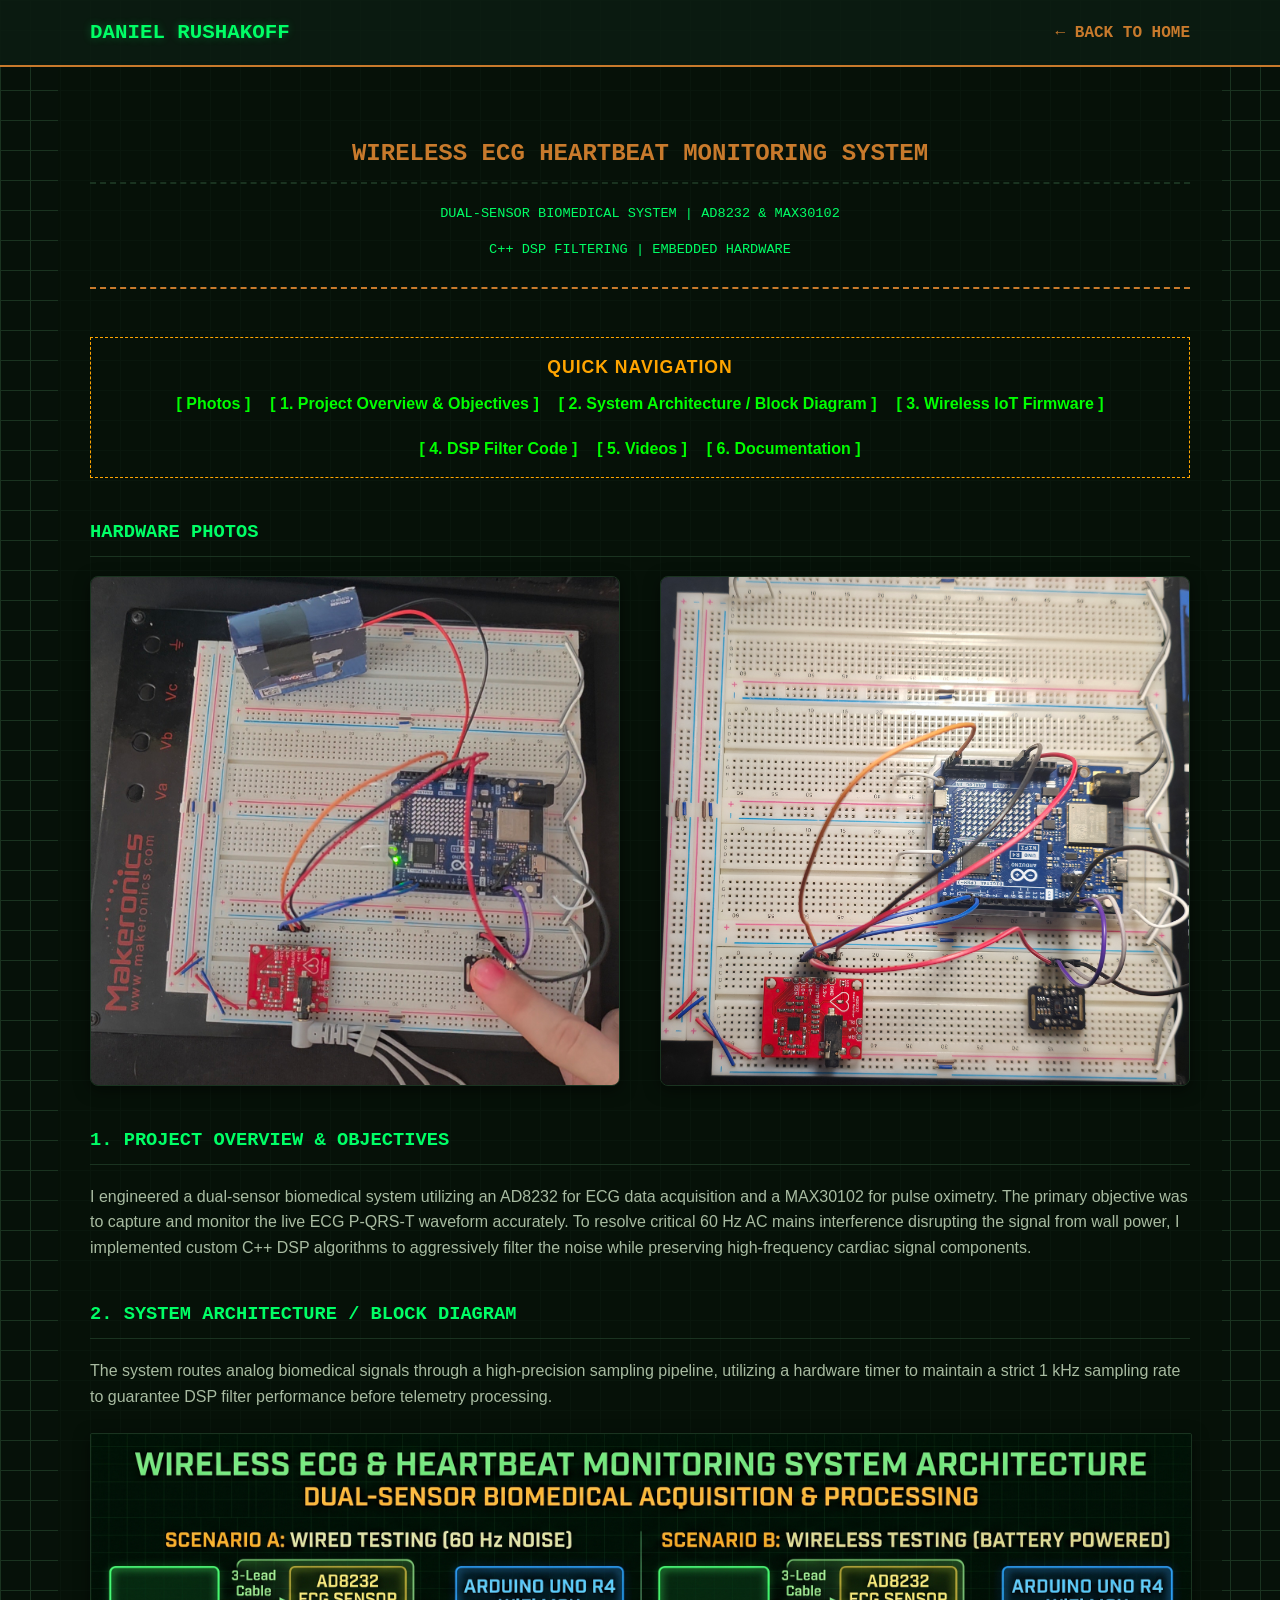
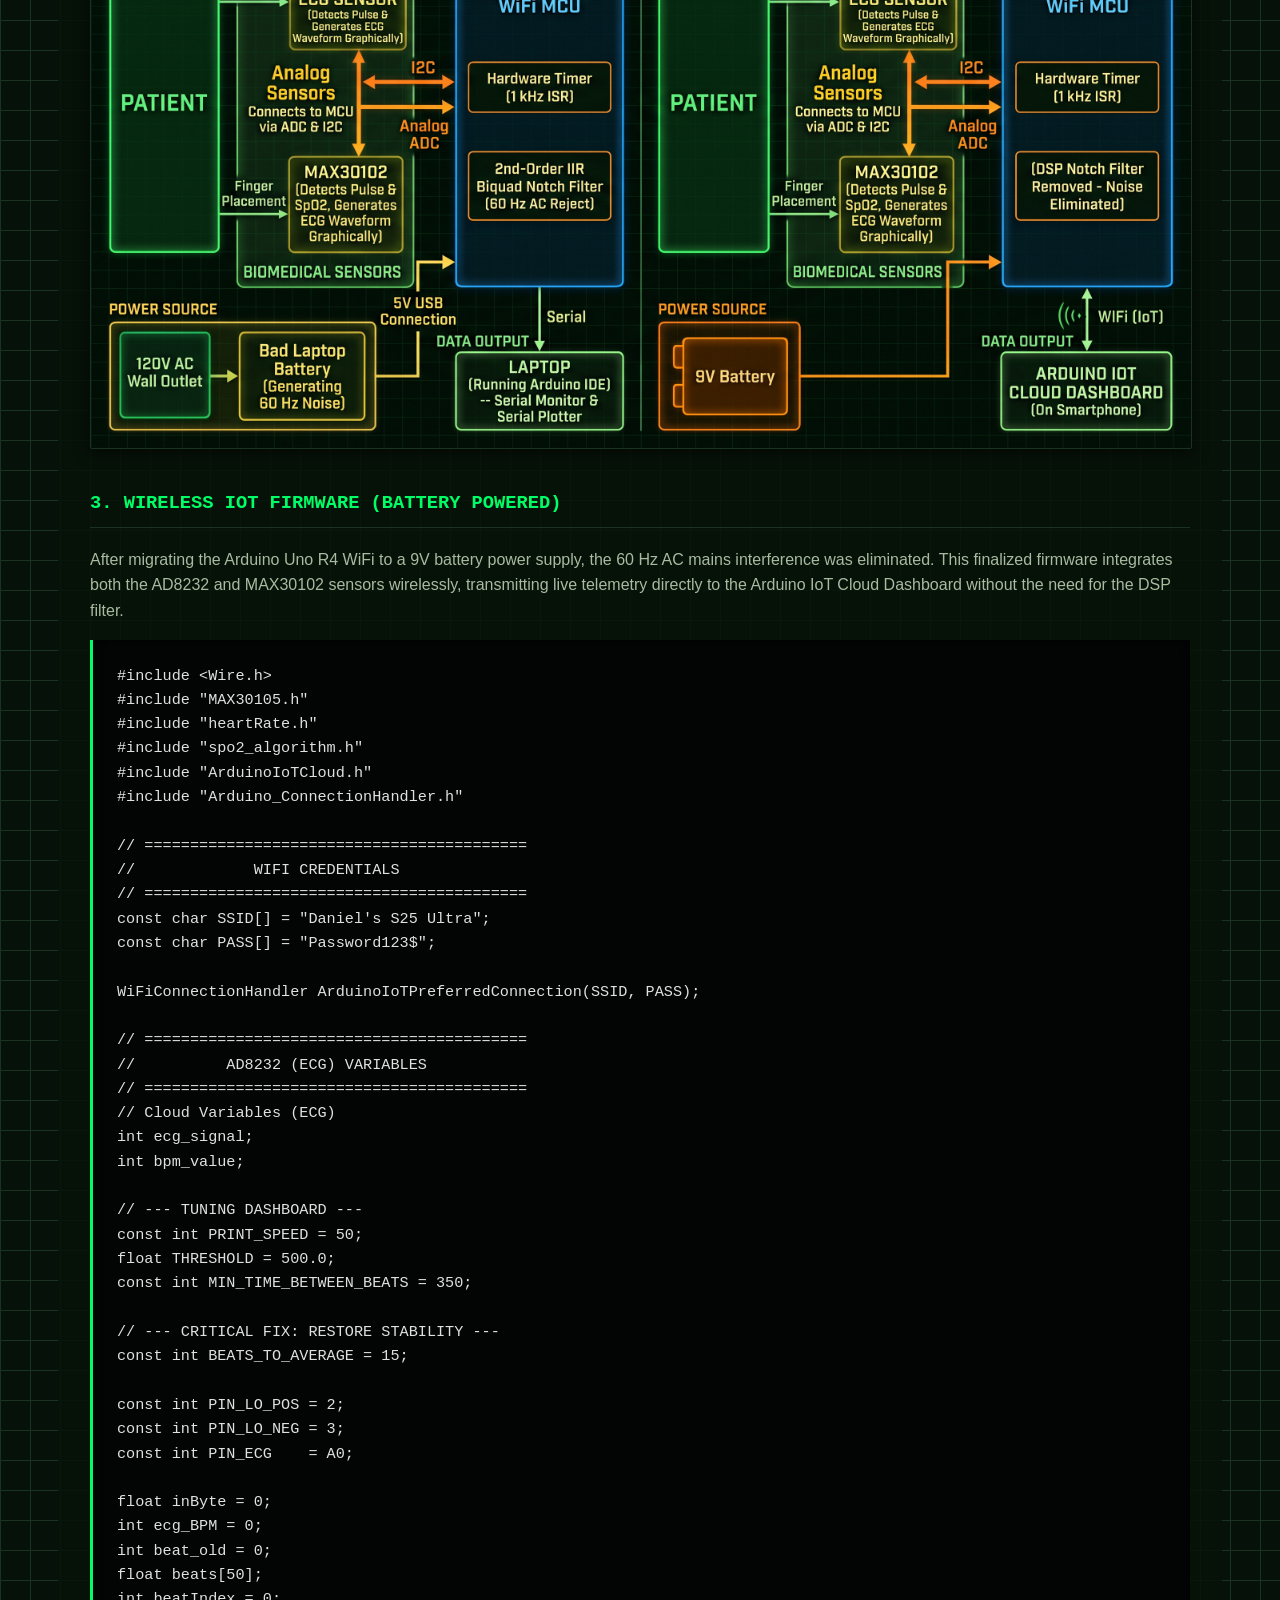
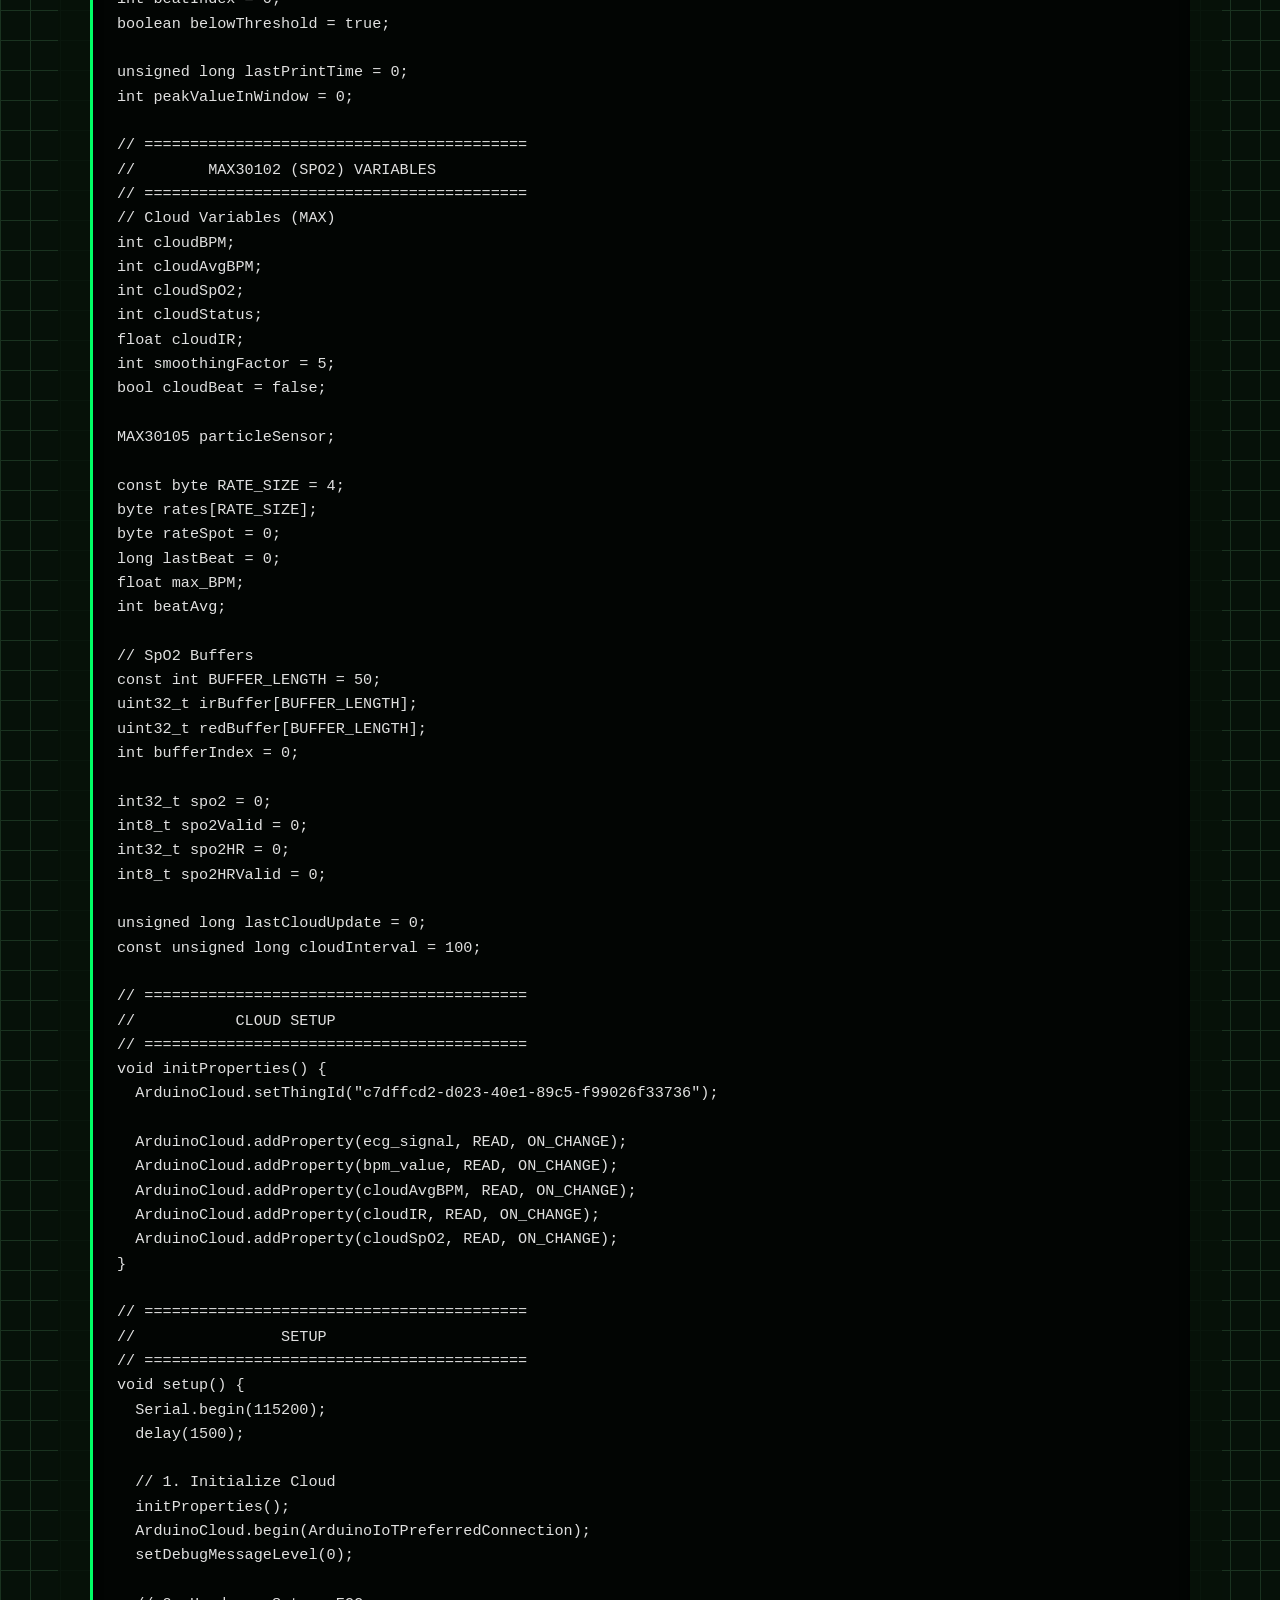
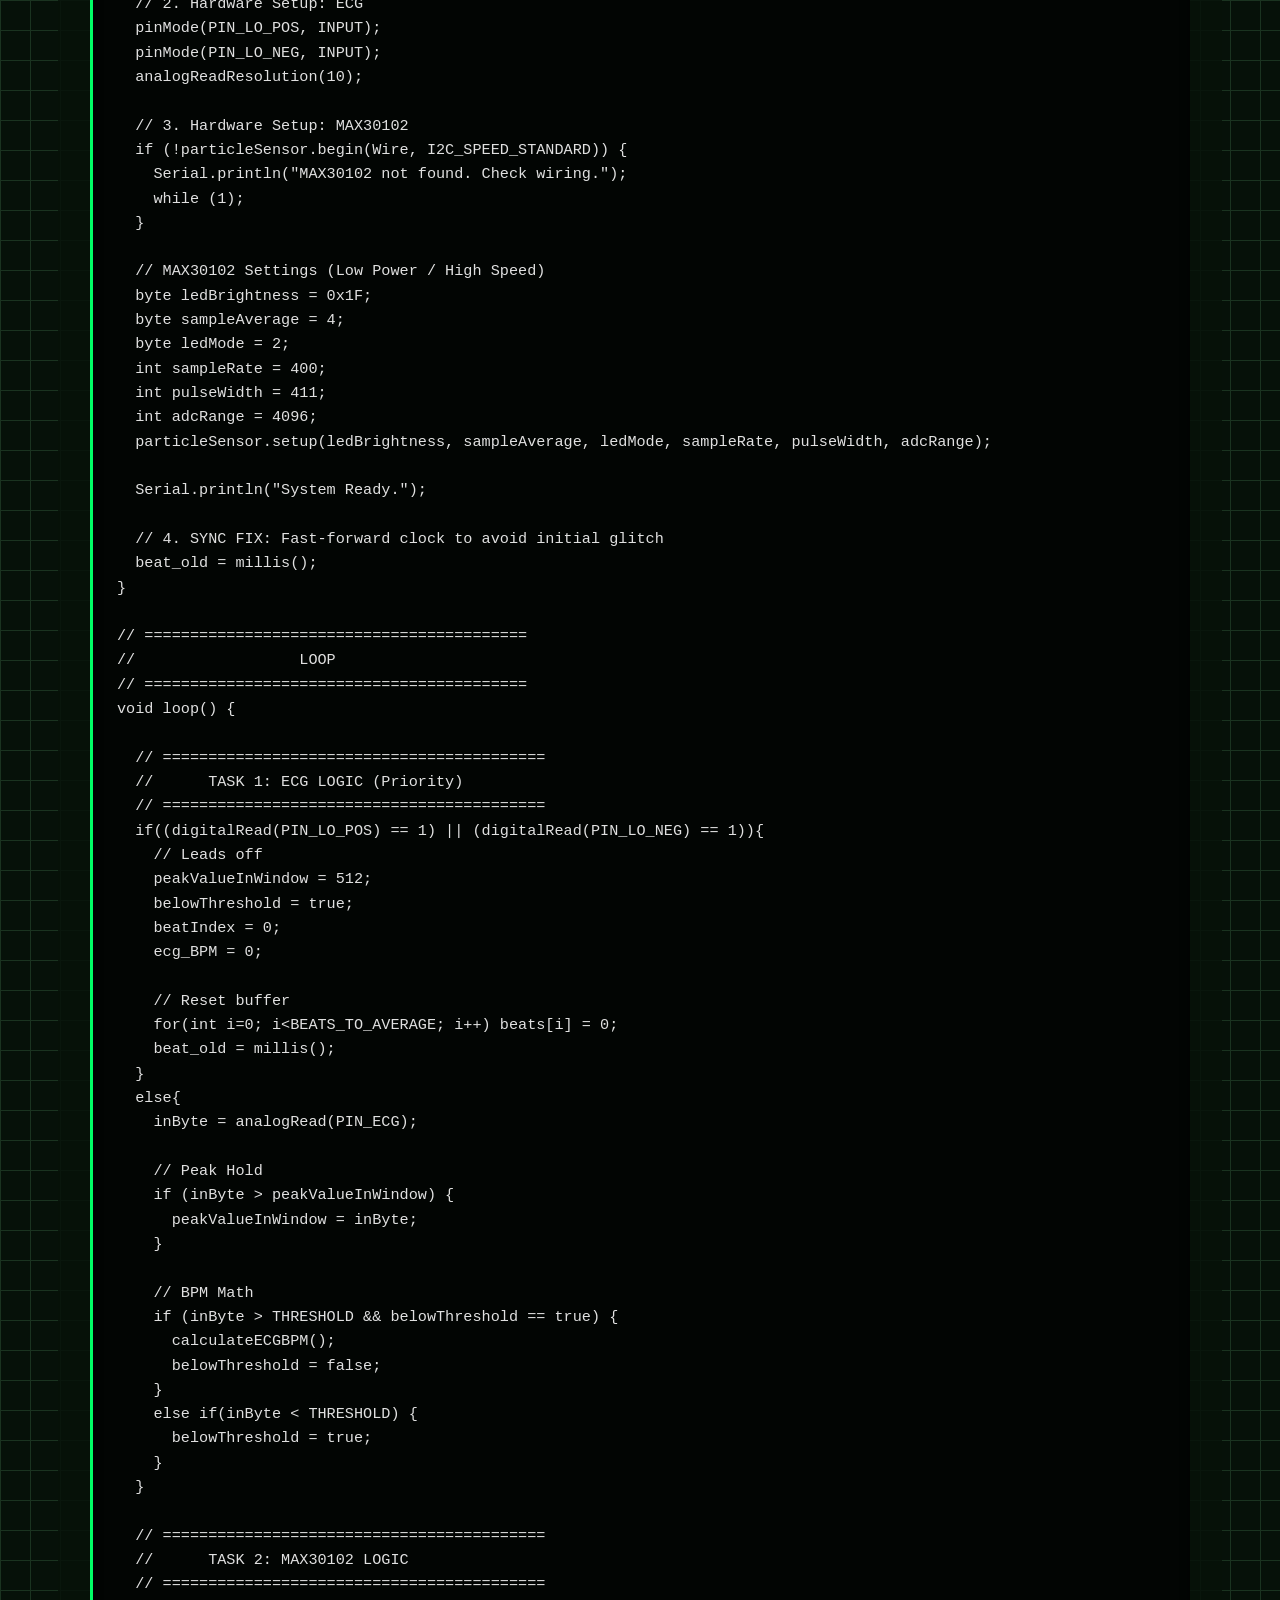
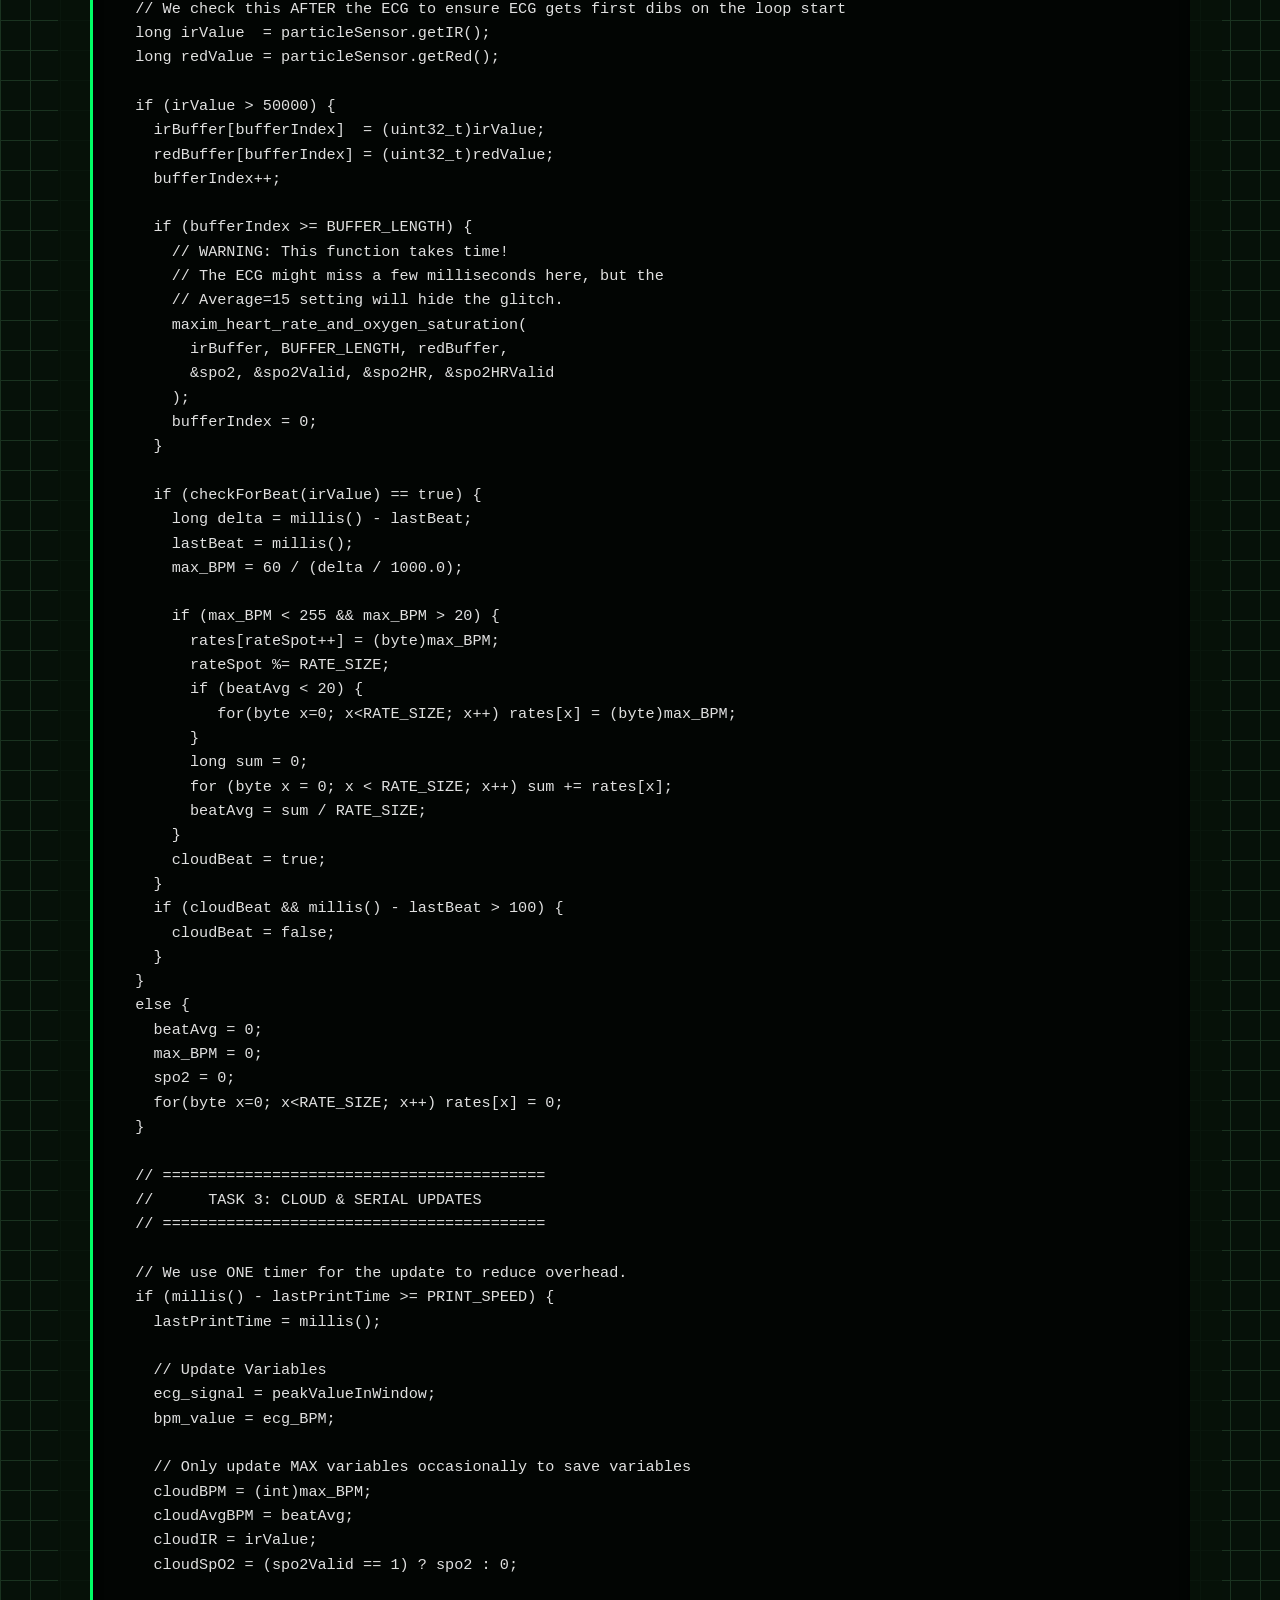
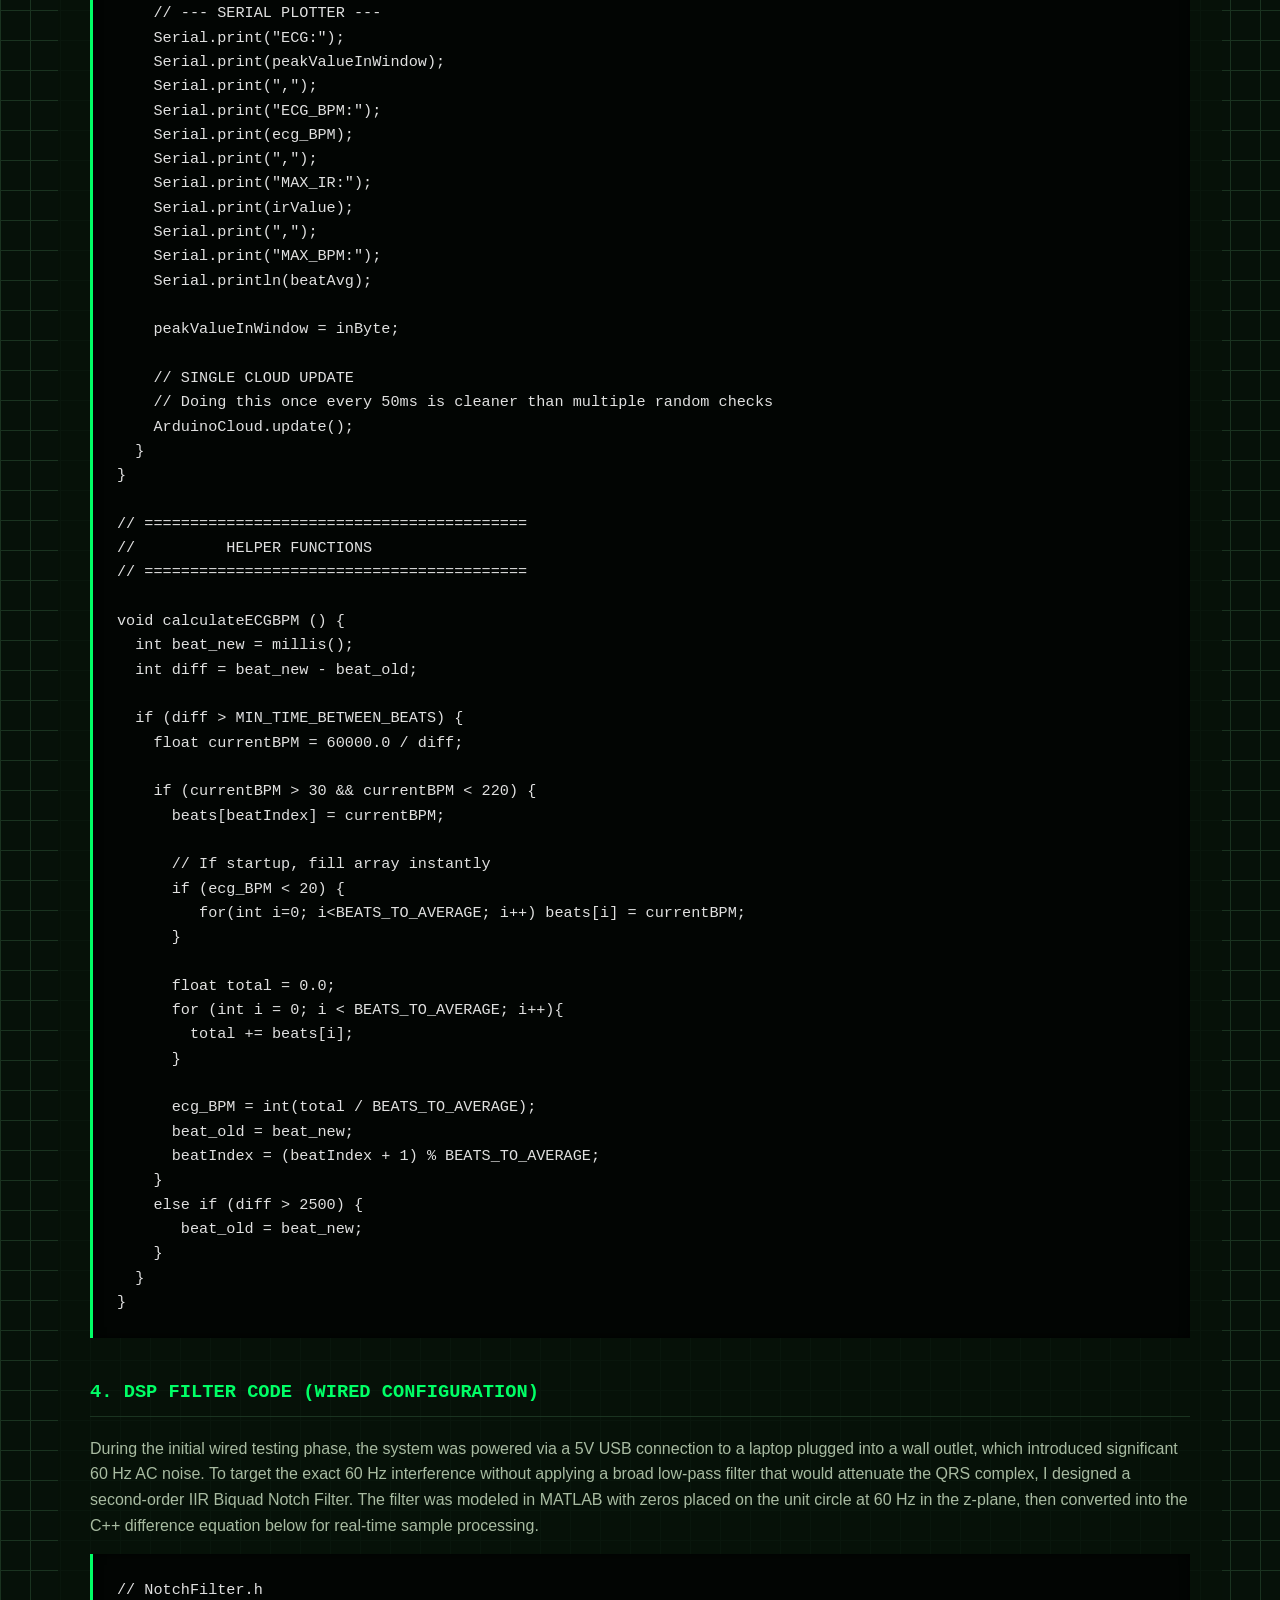
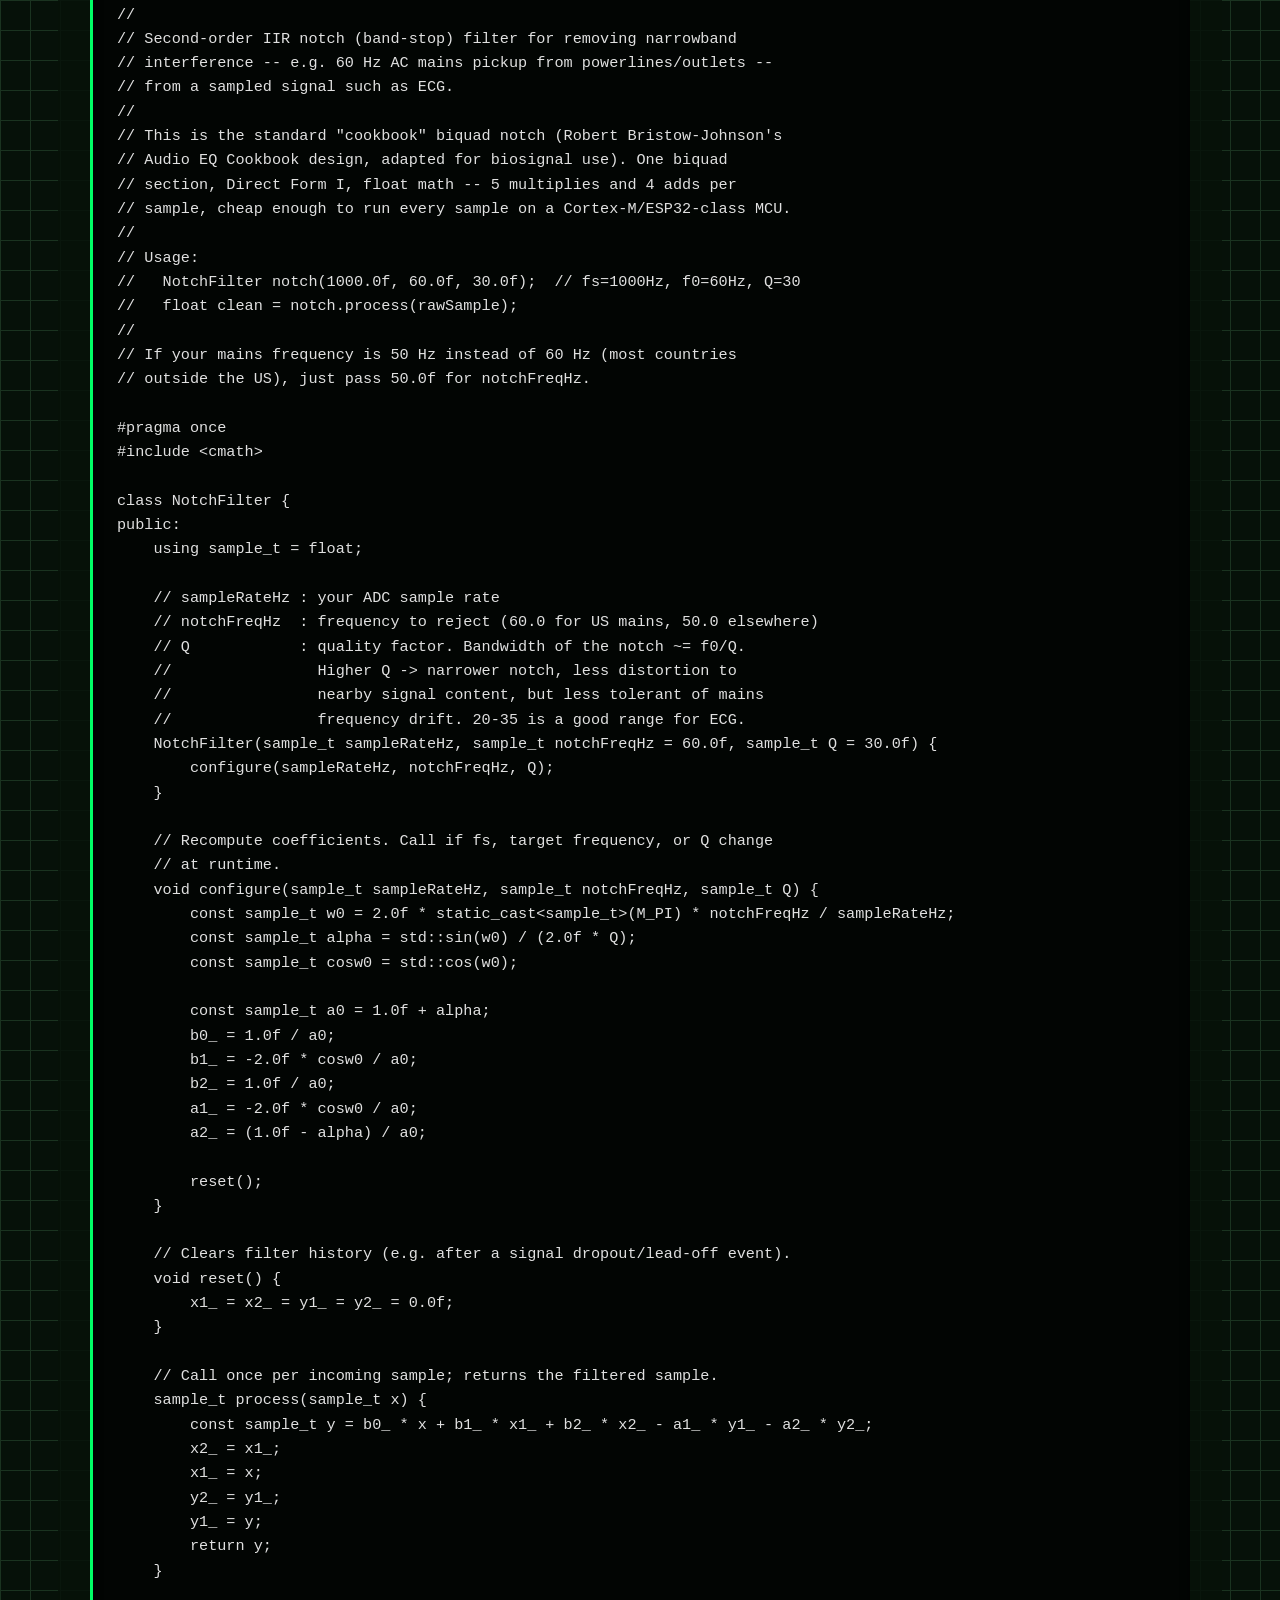
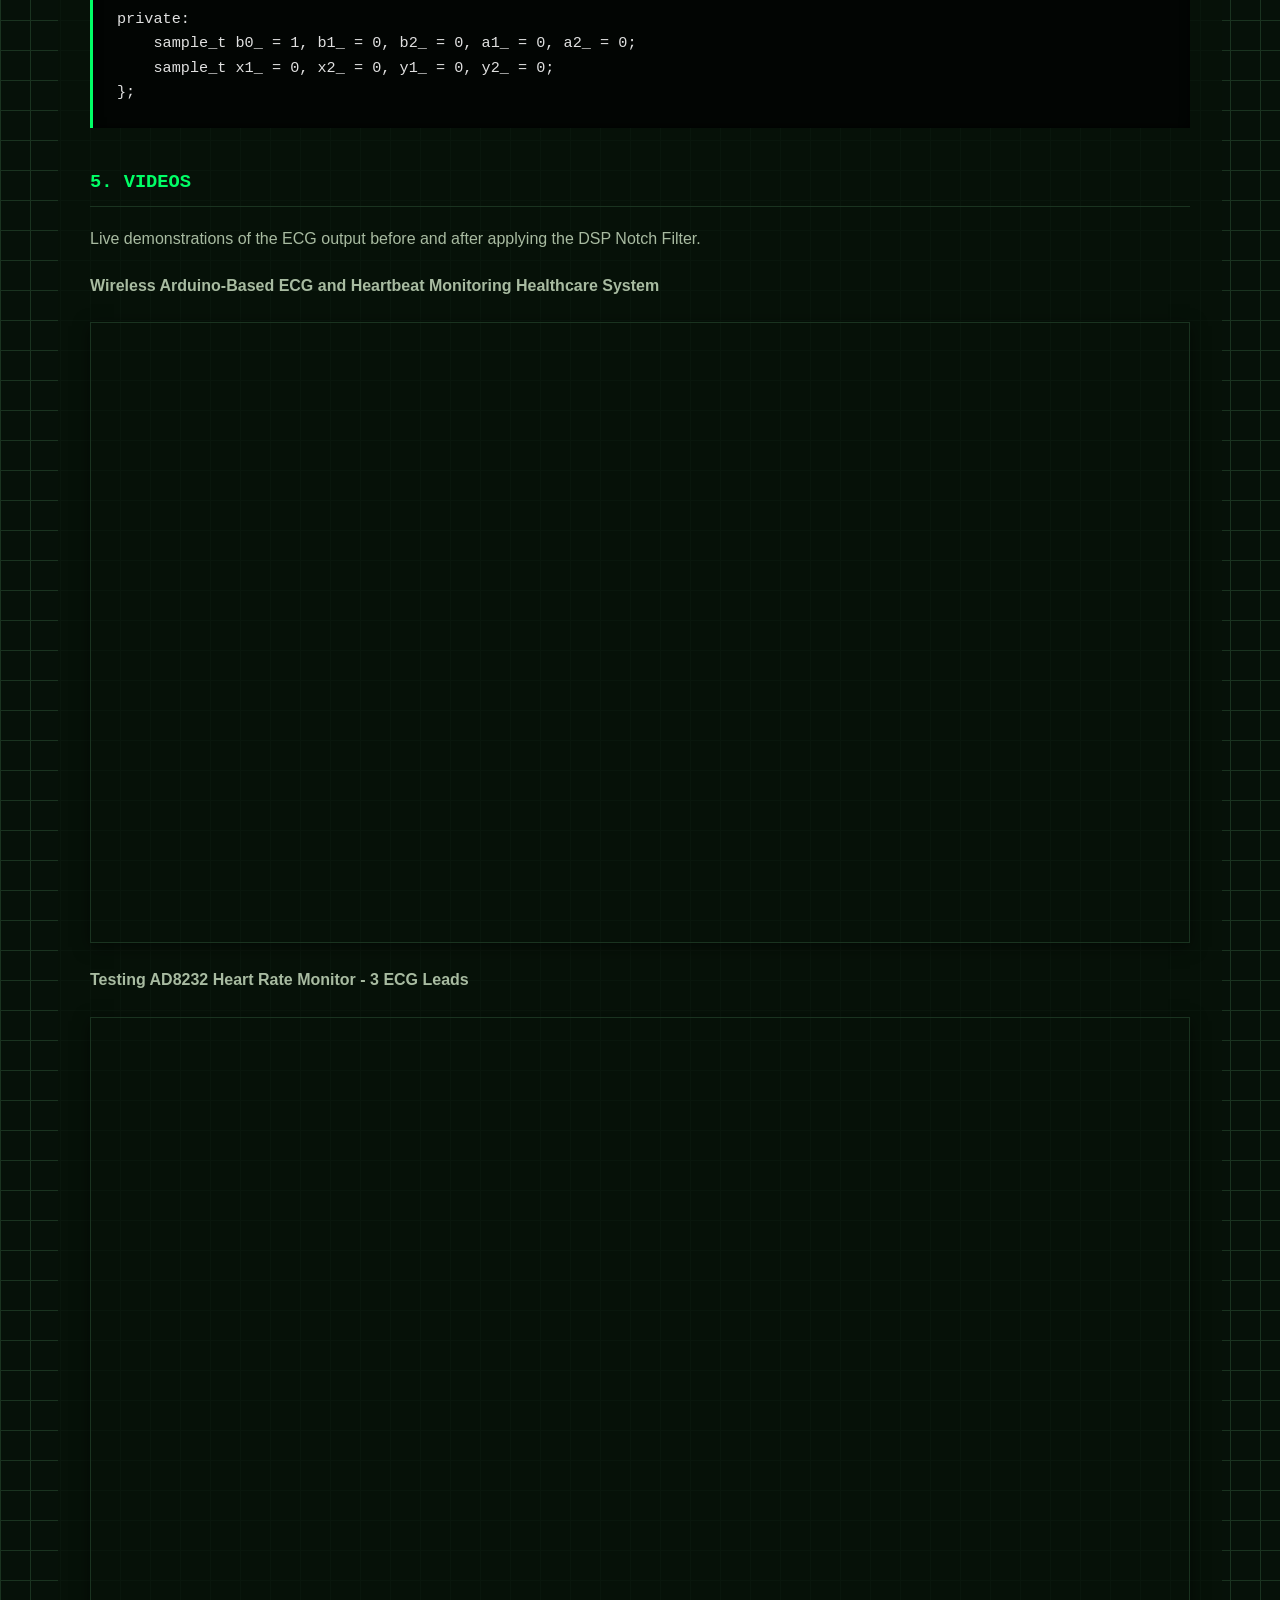
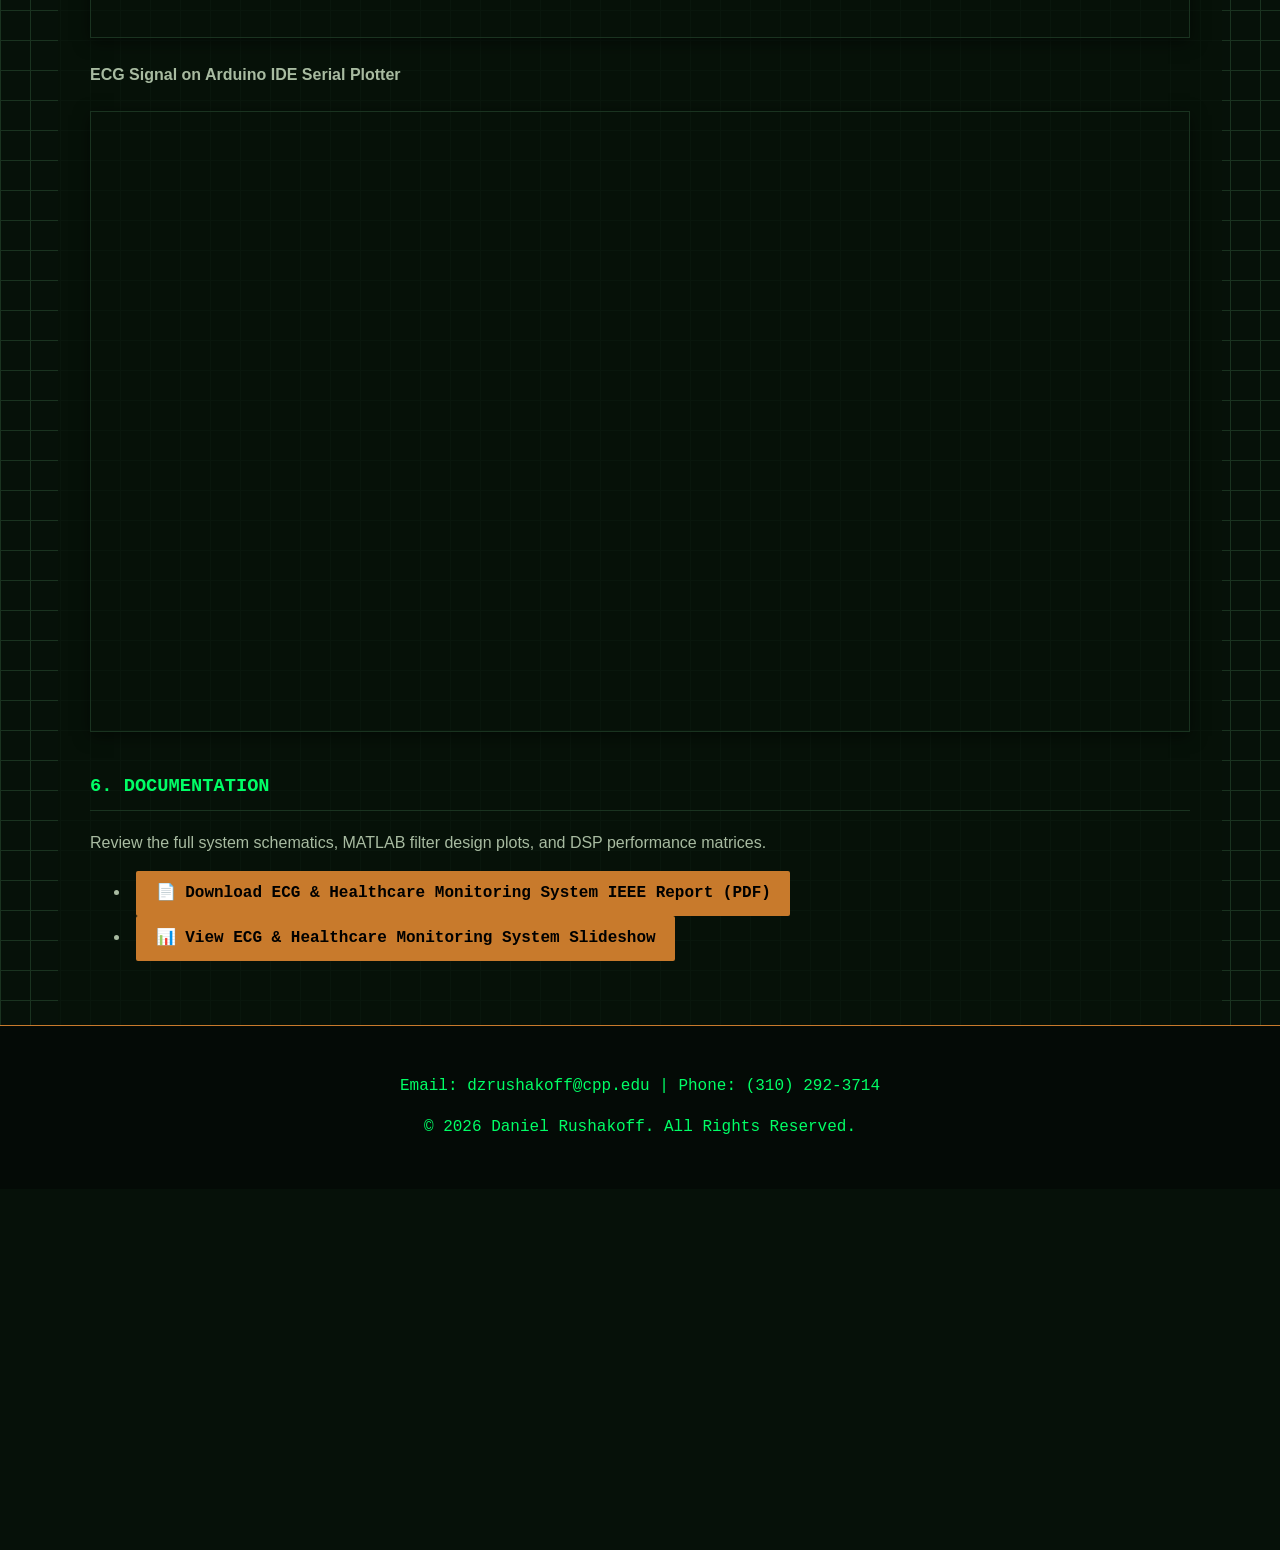
==== project-ecg.html @ 3618765c "Add files via upload" ====
﻿<!DOCTYPE html>
<html lang="en">
<head>
    <meta charset="UTF-8">
    <meta name="viewport" content="width=device-width, initial-scale=1.0">
    <title>ECG Monitoring Project | Daniel Rushakoff</title>
    <link rel="stylesheet" href="style-v2.css">

    <!-- Fixes the scroll offset and adds smooth scrolling -->
    <style>
        html {
            scroll-behavior: smooth;
        }

        h3 {
            scroll-margin-top: 100px;
        }
    </style>
</head>
<body>

    <header>
        <div class="nav-container">
            <h1 class="logo">DANIEL RUSHAKOFF</h1>
            <nav>
                <a href="index.html">← BACK TO HOME</a>
            </nav>
        </div>
    </header>

    <section class="section project-details">

        <div class="project-header">
            <h2>WIRELESS ECG HEARTBEAT MONITORING SYSTEM</h2>
            <p class="project-tech">Dual-Sensor Biomedical System | AD8232 & MAX30102</p>
            <p class="project-tech">C++ DSP Filtering | Embedded Hardware</p>
        </div>

        <!-- QUICK NAVIGATION MENU -->
        <div class="quick-nav" style="padding: 15px; margin-bottom: 25px; text-align: center; border: 1px dashed #FFA500; background-color: transparent;">
            <p style="margin: 0 0 10px 0; font-weight: bold; font-size: 1.1em; color: #FFA500; letter-spacing: 1px;">QUICK NAVIGATION</p>
            <div style="display: flex; flex-wrap: wrap; justify-content: center; gap: 20px;">
                <a href="#photos" style="text-decoration: none; color: #00FF00; font-weight: bold;">[ Photos ]</a>
                <a href="#overview" style="text-decoration: none; color: #00FF00; font-weight: bold;">[ 1. Project Overview & Objectives ]</a>
                <a href="#architecture" style="text-decoration: none; color: #00FF00; font-weight: bold;">[ 2. System Architecture / Block Diagram ]</a>
                <a href="#iot-code" style="text-decoration: none; color: #00FF00; font-weight: bold;">[ 3. Wireless IoT Firmware ]</a>
                <a href="#dsp-code" style="text-decoration: none; color: #00FF00; font-weight: bold;">[ 4. DSP Filter Code ]</a>
                <a href="#videos" style="text-decoration: none; color: #00FF00; font-weight: bold;">[ 5. Videos ]</a>
                <a href="#documentation" style="text-decoration: none; color: #00FF00; font-weight: bold;">[ 6. Documentation ]</a>
            </div>
        </div>

        <!-- PHOTOS (At the very top) -->
        <h3 id="photos">Hardware Photos</h3>
        <div style="display: flex; justify-content: space-between; gap: 20px; margin-bottom: 30px;">
            <img src="ECG Project 2.jpg" alt="ECG Hardware Setup #1" class="project-media" style="width: 48%; margin: 0; object-fit: cover; border-radius: 8px;">
            <img src="ECG Project 1.jpg" alt="ECG Hardware Setup #2" class="project-media" style="width: 48%; margin: 0; object-fit: cover; border-radius: 8px;">
        </div>

        <h3 id="overview">1. Project Overview & Objectives</h3>
        <p>I engineered a dual-sensor biomedical system utilizing an AD8232 for ECG data acquisition and a MAX30102 for pulse oximetry. The primary objective was to capture and monitor the live ECG P-QRS-T waveform accurately. To resolve critical 60 Hz AC mains interference disrupting the signal from wall power, I implemented custom C++ DSP algorithms to aggressively filter the noise while preserving high-frequency cardiac signal components.</p>

        <h3 id="architecture">2. System Architecture / Block Diagram</h3>
        <p>The system routes analog biomedical signals through a high-precision sampling pipeline, utilizing a hardware timer to maintain a strict 1 kHz sampling rate to guarantee DSP filter performance before telemetry processing.</p>
        <img src="ECG Project Block Diagrams.jpg" alt="ECG System Block Diagram" class="project-media">

        <h3 id="iot-code">3. Wireless IoT Firmware (Battery Powered)</h3>
        <p>After migrating the Arduino Uno R4 WiFi to a 9V battery power supply, the 60 Hz AC mains interference was eliminated. This finalized firmware integrates both the AD8232 and MAX30102 sensors wirelessly, transmitting live telemetry directly to the Arduino IoT Cloud Dashboard without the need for the DSP filter.</p>

        <pre class="code-block"><code>#include &lt;Wire.h&gt;
#include "MAX30105.h"
#include "heartRate.h"
#include "spo2_algorithm.h"
#include "ArduinoIoTCloud.h"
#include "Arduino_ConnectionHandler.h"

// ==========================================
//             WIFI CREDENTIALS
// ==========================================
const char SSID[] = "Daniel's S25 Ultra";
const char PASS[] = "Password123$";

WiFiConnectionHandler ArduinoIoTPreferredConnection(SSID, PASS);

// ==========================================
//          AD8232 (ECG) VARIABLES
// ==========================================
// Cloud Variables (ECG)
int ecg_signal; 
int bpm_value; 

// --- TUNING DASHBOARD ---
const int PRINT_SPEED = 50; 
float THRESHOLD = 500.0; 
const int MIN_TIME_BETWEEN_BEATS = 350;

// --- CRITICAL FIX: RESTORE STABILITY ---
const int BEATS_TO_AVERAGE = 15;

const int PIN_LO_POS = 2; 
const int PIN_LO_NEG = 3; 
const int PIN_ECG    = A0; 

float inByte = 0;
int ecg_BPM = 0; 
int beat_old = 0;
float beats[50]; 
int beatIndex = 0;
boolean belowThreshold = true;

unsigned long lastPrintTime = 0;
int peakValueInWindow = 0; 

// ==========================================
//        MAX30102 (SPO2) VARIABLES
// ==========================================
// Cloud Variables (MAX)
int cloudBPM;
int cloudAvgBPM;
int cloudSpO2;
int cloudStatus;
float cloudIR;
int smoothingFactor = 5;
bool cloudBeat = false;

MAX30105 particleSensor;

const byte RATE_SIZE = 4; 
byte rates[RATE_SIZE];
byte rateSpot = 0;
long lastBeat = 0;
float max_BPM; 
int beatAvg;

// SpO2 Buffers
const int BUFFER_LENGTH = 50;
uint32_t irBuffer[BUFFER_LENGTH];
uint32_t redBuffer[BUFFER_LENGTH];
int bufferIndex = 0;

int32_t spo2 = 0;
int8_t spo2Valid = 0;
int32_t spo2HR = 0;
int8_t spo2HRValid = 0;

unsigned long lastCloudUpdate = 0;
const unsigned long cloudInterval = 100;

// ==========================================
//           CLOUD SETUP
// ==========================================
void initProperties() {
  ArduinoCloud.setThingId("c7dffcd2-d023-40e1-89c5-f99026f33736");

  ArduinoCloud.addProperty(ecg_signal, READ, ON_CHANGE); 
  ArduinoCloud.addProperty(bpm_value, READ, ON_CHANGE);   
  ArduinoCloud.addProperty(cloudAvgBPM, READ, ON_CHANGE); 
  ArduinoCloud.addProperty(cloudIR, READ, ON_CHANGE);     
  ArduinoCloud.addProperty(cloudSpO2, READ, ON_CHANGE);   
}

// ==========================================
//                SETUP
// ==========================================
void setup() {
  Serial.begin(115200);
  delay(1500);

  // 1. Initialize Cloud
  initProperties();
  ArduinoCloud.begin(ArduinoIoTPreferredConnection);
  setDebugMessageLevel(0); 
  
  // 2. Hardware Setup: ECG
  pinMode(PIN_LO_POS, INPUT);
  pinMode(PIN_LO_NEG, INPUT);
  analogReadResolution(10); 

  // 3. Hardware Setup: MAX30102
  if (!particleSensor.begin(Wire, I2C_SPEED_STANDARD)) {
    Serial.println("MAX30102 not found. Check wiring.");
    while (1); 
  }

  // MAX30102 Settings (Low Power / High Speed)
  byte ledBrightness = 0x1F; 
  byte sampleAverage = 4;    
  byte ledMode = 2;          
  int sampleRate = 400;      
  int pulseWidth = 411;      
  int adcRange = 4096;       
  particleSensor.setup(ledBrightness, sampleAverage, ledMode, sampleRate, pulseWidth, adcRange);

  Serial.println("System Ready.");

  // 4. SYNC FIX: Fast-forward clock to avoid initial glitch
  beat_old = millis();
}

// ==========================================
//                  LOOP
// ==========================================
void loop() {
  
  // ==========================================
  //      TASK 1: ECG LOGIC (Priority)
  // ==========================================
  if((digitalRead(PIN_LO_POS) == 1) || (digitalRead(PIN_LO_NEG) == 1)){
    // Leads off
    peakValueInWindow = 512; 
    belowThreshold = true;
    beatIndex = 0; 
    ecg_BPM = 0;
    
    // Reset buffer
    for(int i=0; i&lt;BEATS_TO_AVERAGE; i++) beats[i] = 0;
    beat_old = millis(); 
  }
  else{
    inByte = analogRead(PIN_ECG);
    
    // Peak Hold
    if (inByte &gt; peakValueInWindow) {
      peakValueInWindow = inByte;
    }
    
    // BPM Math
    if (inByte &gt; THRESHOLD && belowThreshold == true) {
      calculateECGBPM(); 
      belowThreshold = false;
    }
    else if(inByte &lt; THRESHOLD) {
      belowThreshold = true; 
    }
  }

  // ==========================================
  //      TASK 2: MAX30102 LOGIC
  // ==========================================
  // We check this AFTER the ECG to ensure ECG gets first dibs on the loop start
  long irValue  = particleSensor.getIR();
  long redValue = particleSensor.getRed();

  if (irValue &gt; 50000) { 
    irBuffer[bufferIndex]  = (uint32_t)irValue;
    redBuffer[bufferIndex] = (uint32_t)redValue;
    bufferIndex++;

    if (bufferIndex &gt;= BUFFER_LENGTH) {
      // WARNING: This function takes time! 
      // The ECG might miss a few milliseconds here, but the 
      // Average=15 setting will hide the glitch.
      maxim_heart_rate_and_oxygen_saturation(
        irBuffer, BUFFER_LENGTH, redBuffer,
        &spo2, &spo2Valid, &spo2HR, &spo2HRValid
      );
      bufferIndex = 0;
    }

    if (checkForBeat(irValue) == true) {
      long delta = millis() - lastBeat;
      lastBeat = millis();
      max_BPM = 60 / (delta / 1000.0);

      if (max_BPM &lt; 255 && max_BPM &gt; 20) {
        rates[rateSpot++] = (byte)max_BPM;
        rateSpot %= RATE_SIZE;
        if (beatAvg &lt; 20) {
           for(byte x=0; x&lt;RATE_SIZE; x++) rates[x] = (byte)max_BPM;
        }
        long sum = 0;
        for (byte x = 0; x &lt; RATE_SIZE; x++) sum += rates[x];
        beatAvg = sum / RATE_SIZE;
      }
      cloudBeat = true; 
    }
    if (cloudBeat && millis() - lastBeat &gt; 100) {
      cloudBeat = false;
    }
  } 
  else {
    beatAvg = 0;
    max_BPM = 0;
    spo2 = 0;
    for(byte x=0; x&lt;RATE_SIZE; x++) rates[x] = 0;
  }

  // ==========================================
  //      TASK 3: CLOUD & SERIAL UPDATES
  // ==========================================
  
  // We use ONE timer for the update to reduce overhead.
  if (millis() - lastPrintTime &gt;= PRINT_SPEED) {
    lastPrintTime = millis();
    
    // Update Variables
    ecg_signal = peakValueInWindow;
    bpm_value = ecg_BPM;
    
    // Only update MAX variables occasionally to save variables
    cloudBPM = (int)max_BPM;
    cloudAvgBPM = beatAvg;
    cloudIR = irValue;
    cloudSpO2 = (spo2Valid == 1) ? spo2 : 0;

    // --- SERIAL PLOTTER ---
    Serial.print("ECG:");
    Serial.print(peakValueInWindow);      
    Serial.print(",");
    Serial.print("ECG_BPM:");
    Serial.print(ecg_BPM);   
    Serial.print(",");
    Serial.print("MAX_IR:");
    Serial.print(irValue);     
    Serial.print(",");
    Serial.print("MAX_BPM:");
    Serial.println(beatAvg);  

    peakValueInWindow = inByte; 
    
    // SINGLE CLOUD UPDATE
    // Doing this once every 50ms is cleaner than multiple random checks
    ArduinoCloud.update(); 
  }
}

// ==========================================
//          HELPER FUNCTIONS
// ==========================================

void calculateECGBPM () {  
  int beat_new = millis(); 
  int diff = beat_new - beat_old; 
  
  if (diff &gt; MIN_TIME_BETWEEN_BEATS) {
    float currentBPM = 60000.0 / diff; 
    
    if (currentBPM &gt; 30 && currentBPM &lt; 220) {
      beats[beatIndex] = currentBPM; 
      
      // If startup, fill array instantly
      if (ecg_BPM &lt; 20) {
         for(int i=0; i&lt;BEATS_TO_AVERAGE; i++) beats[i] = currentBPM;
      }
      
      float total = 0.0;
      for (int i = 0; i &lt; BEATS_TO_AVERAGE; i++){
        total += beats[i];
      }
      
      ecg_BPM = int(total / BEATS_TO_AVERAGE);
      beat_old = beat_new;
      beatIndex = (beatIndex + 1) % BEATS_TO_AVERAGE; 
    }
    else if (diff &gt; 2500) { 
       beat_old = beat_new;
    }
  }
}</code></pre>

        <h3 id="dsp-code">4. DSP Filter Code (Wired Configuration)</h3>
        <p>During the initial wired testing phase, the system was powered via a 5V USB connection to a laptop plugged into a wall outlet, which introduced significant 60 Hz AC noise. To target the exact 60 Hz interference without applying a broad low-pass filter that would attenuate the QRS complex, I designed a second-order IIR Biquad Notch Filter. The filter was modeled in MATLAB with zeros placed on the unit circle at 60 Hz in the z-plane, then converted into the C++ difference equation below for real-time sample processing.</p>

        <pre class="code-block"><code>// NotchFilter.h
//
// Second-order IIR notch (band-stop) filter for removing narrowband
// interference -- e.g. 60 Hz AC mains pickup from powerlines/outlets --
// from a sampled signal such as ECG.
//
// This is the standard "cookbook" biquad notch (Robert Bristow-Johnson's
// Audio EQ Cookbook design, adapted for biosignal use). One biquad
// section, Direct Form I, float math -- 5 multiplies and 4 adds per
// sample, cheap enough to run every sample on a Cortex-M/ESP32-class MCU.
//
// Usage:
//   NotchFilter notch(1000.0f, 60.0f, 30.0f);  // fs=1000Hz, f0=60Hz, Q=30
//   float clean = notch.process(rawSample);
//
// If your mains frequency is 50 Hz instead of 60 Hz (most countries
// outside the US), just pass 50.0f for notchFreqHz.

#pragma once
#include &lt;cmath&gt;

class NotchFilter {
public:
    using sample_t = float;

    // sampleRateHz : your ADC sample rate
    // notchFreqHz  : frequency to reject (60.0 for US mains, 50.0 elsewhere)
    // Q            : quality factor. Bandwidth of the notch ~= f0/Q.
    //                Higher Q -> narrower notch, less distortion to
    //                nearby signal content, but less tolerant of mains
    //                frequency drift. 20-35 is a good range for ECG.
    NotchFilter(sample_t sampleRateHz, sample_t notchFreqHz = 60.0f, sample_t Q = 30.0f) {
        configure(sampleRateHz, notchFreqHz, Q);
    }

    // Recompute coefficients. Call if fs, target frequency, or Q change
    // at runtime.
    void configure(sample_t sampleRateHz, sample_t notchFreqHz, sample_t Q) {
        const sample_t w0 = 2.0f * static_cast&lt;sample_t&gt;(M_PI) * notchFreqHz / sampleRateHz;
        const sample_t alpha = std::sin(w0) / (2.0f * Q);
        const sample_t cosw0 = std::cos(w0);

        const sample_t a0 = 1.0f + alpha;
        b0_ = 1.0f / a0;
        b1_ = -2.0f * cosw0 / a0;
        b2_ = 1.0f / a0;
        a1_ = -2.0f * cosw0 / a0;
        a2_ = (1.0f - alpha) / a0;

        reset();
    }

    // Clears filter history (e.g. after a signal dropout/lead-off event).
    void reset() {
        x1_ = x2_ = y1_ = y2_ = 0.0f;
    }

    // Call once per incoming sample; returns the filtered sample.
    sample_t process(sample_t x) {
        const sample_t y = b0_ * x + b1_ * x1_ + b2_ * x2_ - a1_ * y1_ - a2_ * y2_;
        x2_ = x1_;
        x1_ = x;
        y2_ = y1_;
        y1_ = y;
        return y;
    }

private:
    sample_t b0_ = 1, b1_ = 0, b2_ = 0, a1_ = 0, a2_ = 0;
    sample_t x1_ = 0, x2_ = 0, y1_ = 0, y2_ = 0;
};</code></pre>

        <h3 id="videos">5. Videos</h3>
        <p>Live demonstrations of the ECG output before and after applying the DSP Notch Filter.</p>

        <!-- YOUTUBE VIDEOS -->
        <h4>Wireless Arduino-Based ECG and Heartbeat Monitoring Healthcare System</h4>
        <div class="video-container">
            <iframe width="560" height="315" src="https://www.youtube-nocookie.com/embed/UqmQ4C-j6g8" title="Wireless Arduino-Based ECG and Heartbeat Monitoring Healthcare System" frameborder="0" allow="accelerometer; autoplay; clipboard-write; encrypted-media; gyroscope; picture-in-picture" allowfullscreen></iframe>
        </div>

        <h4>Testing AD8232 Heart Rate Monitor - 3 ECG Leads</h4>
        <div class="video-container">
            <iframe width="560" height="315" src="https://www.youtube-nocookie.com/embed/I-evFNQ-OhM" title="Testing AD8232 Heart Rate Monitor - 3 ECG Leads" frameborder="0" allow="accelerometer; autoplay; clipboard-write; encrypted-media; gyroscope; picture-in-picture" allowfullscreen></iframe>
        </div>

        <h4>ECG Signal on Arduino IDE Serial Plotter</h4>
        <div class="video-container">
            <iframe width="560" height="315" src="https://www.youtube-nocookie.com/embed/sr7niT1gKsQ" title="ECG Signal on Arduino IDE Serial Plotter" frameborder="0" allow="accelerometer; autoplay; clipboard-write; encrypted-media; gyroscope; picture-in-picture" allowfullscreen></iframe>
        </div>

        <h3 id="documentation">6. Documentation</h3>
        <p>Review the full system schematics, MATLAB filter design plots, and DSP performance matrices.</p>
        <ul class="doc-links">
            <li><a href="ECG and AD8232 Project Report Paper.pdf" target="_blank" class="btn">📄 Download ECG & Healthcare Monitoring System IEEE Report (PDF)</a></li>
            <li><a href="ECG and AD8232 Project Slides.pdf" target="_blank" class="btn">📊 View ECG & Healthcare Monitoring System Slideshow</a></li>
        </ul>

    </section>

    <footer id="contact">
        <p>Email: <a href="mailto:dzrushakoff@cpp.edu">dzrushakoff@cpp.edu</a> | Phone: (310) 292-3714</p>
        <p>© 2026 Daniel Rushakoff. All Rights Reserved.</p>
    </footer>

</body>
</html>
---- style-v2.css ----
/* Soldermask Green & Copper Theme */
:root {
    --bg-color: #061109; /* Deep board green */
    --card-bg: #0b1c11; /* Slightly lighter trace green */
    --text-color: #a8bba1; /* Muted text */
    --heading-color: #c87a2c; /* Copper */
    --accent-color: #00ff66; /* Active LED green */
    --border-color: #1a3320; /* Dark trace */
}

body {
    font-family: -apple-system, BlinkMacSystemFont, "Segoe UI", Roboto, sans-serif;
    background-color: var(--bg-color);
    color: var(--text-color);
    margin: 0;
    line-height: 1.6;
    /* CAD/Datasheet Grid Background */
    background-image: linear-gradient(var(--border-color) 1px, transparent 1px), linear-gradient(90deg, var(--border-color) 1px, transparent 1px);
    background-size: 30px 30px;
}

/* Monospace Headers */
h1, h2, h3, .project-tech, .location {
    font-family: 'Courier New', Courier, monospace;
    text-transform: uppercase;
}

header {
    background-color: rgba(11, 28, 17, 0.95);
    border-bottom: 2px solid var(--heading-color);
    position: sticky;
    top: 0;
    z-index: 1000;
}

.nav-container {
    max-width: 1100px;
    margin: 0 auto;
    display: flex;
    justify-content: space-between;
    align-items: center;
    padding: 1rem 2rem;
}

.logo {
    color: var(--accent-color);
    font-size: 1.3rem;
    margin: 0;
    text-shadow: 0 0 8px rgba(0, 255, 102, 0.3);
}

nav a {
    color: var(--heading-color);
    text-decoration: none;
    margin-left: 1.5rem;
    font-weight: bold;
    font-family: 'Courier New', Courier, monospace;
    transition: color 0.2s;
}

    nav a:hover {
        color: var(--accent-color);
    }

.hero {
    position: relative;
    padding: 6rem 2rem;
    text-align: center;
    background: radial-gradient(circle at center, rgba(11,28,17,0.8) 0%, rgba(6,17,9,0.9) 100%);
    border-bottom: 2px solid var(--border-color);
    overflow: hidden;
}

    .hero h2 {
        font-size: 3rem;
        color: var(--heading-color);
        margin-bottom: 0.5rem;
        letter-spacing: 2px;
    }

.tagline {
    font-size: 1.2rem;
    color: #ffffff;
}

.location {
    font-size: 0.9rem;
    color: var(--accent-color);
    margin-bottom: 2rem;
}

.btn {
    background-color: var(--heading-color);
    color: #000;
    padding: 0.6rem 1.2rem;
    text-decoration: none;
    border-radius: 2px;
    margin: 0 0.4rem;
    font-weight: 600;
    font-family: 'Courier New', Courier, monospace;
    display: inline-block;
    transition: all 0.2s ease;
}

    .btn:hover {
        background-color: var(--accent-color);
        box-shadow: 0 0 10px rgba(0, 255, 102, 0.4);
    }

.btn-outline {
    background-color: transparent;
    border: 1px solid var(--heading-color);
    color: var(--heading-color);
}

    .btn-outline:hover {
        border-color: var(--accent-color);
        color: var(--accent-color);
        background-color: transparent;
    }

/* Animations - Drone Container */
.drone-container {
    position: absolute;
    top: 20px;
    width: 120px;
    height: 100px;
    animation: patrolDrone 12s ease-in-out infinite;
    z-index: 10;
}

.rotor {
    stroke: #ffffff;
    stroke-width: 2;
    animation: spinRotor 0.1s linear infinite;
    transform-origin: center;
}

.rotor-back {
    stroke: #aaaaaa;
}

.scanner-beam {
    fill: rgba(0, 255, 102, 0.15);
    animation: scanPulse 2s infinite alternate;
}

/* Complex Flight Path: Panning + Bobbing + Banking (Centered Fix) */
@keyframes patrolDrone {
    0% {
        left: 10%;
        transform: translateX(-50%) translateY(0px) rotate(6deg);
    }

    12% {
        transform: translateX(-50%) translateY(15px) rotate(4deg);
    }

    25% {
        left: 50%;
        transform: translateX(-50%) translateY(-5px) rotate(2deg);
    }

    37% {
        transform: translateX(-50%) translateY(15px) rotate(0deg);
    }

    50% {
        left: 85%;
        transform: translateX(-50%) translateY(0px) rotate(-6deg);
    }

    62% {
        transform: translateX(-50%) translateY(15px) rotate(-4deg);
    }

    75% {
        left: 50%;
        transform: translateX(-50%) translateY(-5px) rotate(-2deg);
    }

    87% {
        transform: translateX(-50%) translateY(15px) rotate(0deg);
    }

    100% {
        left: 10%;
        transform: translateX(-50%) translateY(0px) rotate(6deg);
    }
}

@keyframes spinRotor {
    0% {
        stroke-dasharray: 2 4;
        stroke-dashoffset: 0;
    }

    100% {
        stroke-dasharray: 2 4;
        stroke-dashoffset: 6;
    }
}

@keyframes scanPulse {
    0% {
        opacity: 0.3;
    }

    100% {
        opacity: 0.8;
    }
}

/* Animations - ECG to PWM Waveform */
.waveform-container {
    position: absolute;
    bottom: -10px;
    left: 0;
    width: 100%;
    height: 120px;
    opacity: 0.6;
}

.scope-trace {
    fill: none;
    stroke: var(--accent-color);
    stroke-width: 3;
    stroke-linecap: round;
    stroke-linejoin: round;
    stroke-dasharray: 1000;
    stroke-dashoffset: 1000;
    animation: drawWave 4s linear infinite;
    filter: drop-shadow(0 0 5px rgba(0, 255, 102, 0.6));
}

.scope-dot {
    offset-path: path('M 0 50 L 50 50 L 60 30 L 70 70 L 85 10 L 100 90 L 115 50 L 160 50 L 160 20 L 220 20 L 220 80 L 280 80 L 280 20 L 340 20 L 340 80 L 400 80 L 400 20 L 460 20 L 460 50 L 500 50');
    filter: drop-shadow(0 0 8px #ffffff) drop-shadow(0 0 12px var(--accent-color));
    animation: traceDot 4s linear infinite;
}

@keyframes drawWave {
    0% {
        stroke-dashoffset: 1000;
    }

    50% {
        stroke-dashoffset: 0;
    }

    100% {
        stroke-dashoffset: -1000;
    }
}

@keyframes traceDot {
    0% {
        offset-distance: 0%;
        opacity: 1;
    }

    49% {
        opacity: 1;
    }

    50% {
        offset-distance: 100%;
        opacity: 0;
    }

    100% {
        offset-distance: 100%;
        opacity: 0;
    }
}

.section {
    max-width: 1100px;
    margin: 0 auto;
    padding: 3rem 2rem;
    background-color: rgba(6, 17, 9, 0.85);
}

    .section h2 {
        color: var(--heading-color);
        border-bottom: 2px dashed var(--border-color);
        padding-bottom: 0.5rem;
    }

.project-grid {
    display: grid;
    grid-template-columns: repeat(auto-fit, minmax(300px, 1fr));
    gap: 1.5rem;
    margin-top: 1.5rem;
}

.project-card, .skill-category {
    background-color: var(--card-bg);
    border: 1px solid var(--border-color);
    border-left: 4px solid var(--heading-color);
    border-radius: 2px;
    padding: 1.5rem;
    transition: transform 0.2s, border-color 0.2s;
}

    .project-card:hover, .skill-category:hover {
        transform: translateY(-3px);
        border-left-color: var(--accent-color);
        box-shadow: 0 4px 15px rgba(0, 0, 0, 0.5);
    }

    .project-card h3, .skill-category h3 {
        margin-top: 0;
        color: #ffffff;
    }

.project-tech {
    font-size: 0.85rem;
    color: var(--accent-color);
    margin-bottom: 10px;
}

.skills-container {
    display: grid;
    grid-template-columns: repeat(auto-fit, minmax(220px, 1fr));
    gap: 1.5rem;
}

footer {
    text-align: center;
    padding: 2rem;
    background-color: #040a06;
    color: var(--accent-color);
    border-top: 1px solid var(--heading-color);
    font-family: 'Courier New', Courier, monospace;
}

    footer a {
        color: var(--accent-color);
        text-decoration: none;
    }

/* --- Single Project Page Additions --- */

.project-details h3 {
    color: var(--accent-color);
    margin-top: 2.5rem;
    border-bottom: 1px solid var(--border-color);
    padding-bottom: 0.5rem;
}

.project-header {
    text-align: center;
    margin-bottom: 3rem;
    padding-bottom: 1rem;
    border-bottom: 2px dashed var(--heading-color);
}

.project-media {
    max-width: 100%;
    height: auto;
    border: 1px solid var(--border-color);
    border-radius: 2px;
    margin: 1.5rem 0;
    box-shadow: 0 4px 15px rgba(0, 0, 0, 0.5);
    display: block;
}

.code-block {
    background-color: #020503;
    border-left: 3px solid var(--accent-color);
    padding: 1.5rem;
    overflow-x: auto;
    font-family: 'Courier New', Courier, monospace;
    font-size: 0.95rem;
    color: #e0e0e0;
    box-shadow: inset 0 0 10px rgba(0,0,0,0.8);
}

.video-container {
    position: relative;
    padding-bottom: 56.25%; /* 16:9 Aspect Ratio */
    height: 0;
    overflow: hidden;
    margin: 1.5rem 0;
    border: 1px solid var(--border-color);
    box-shadow: 0 4px 15px rgba(0, 0, 0, 0.5);
}

    .video-container iframe {
        position: absolute;
        top: 0;
        left: 0;
        width: 100%;
        height: 100%;
    }
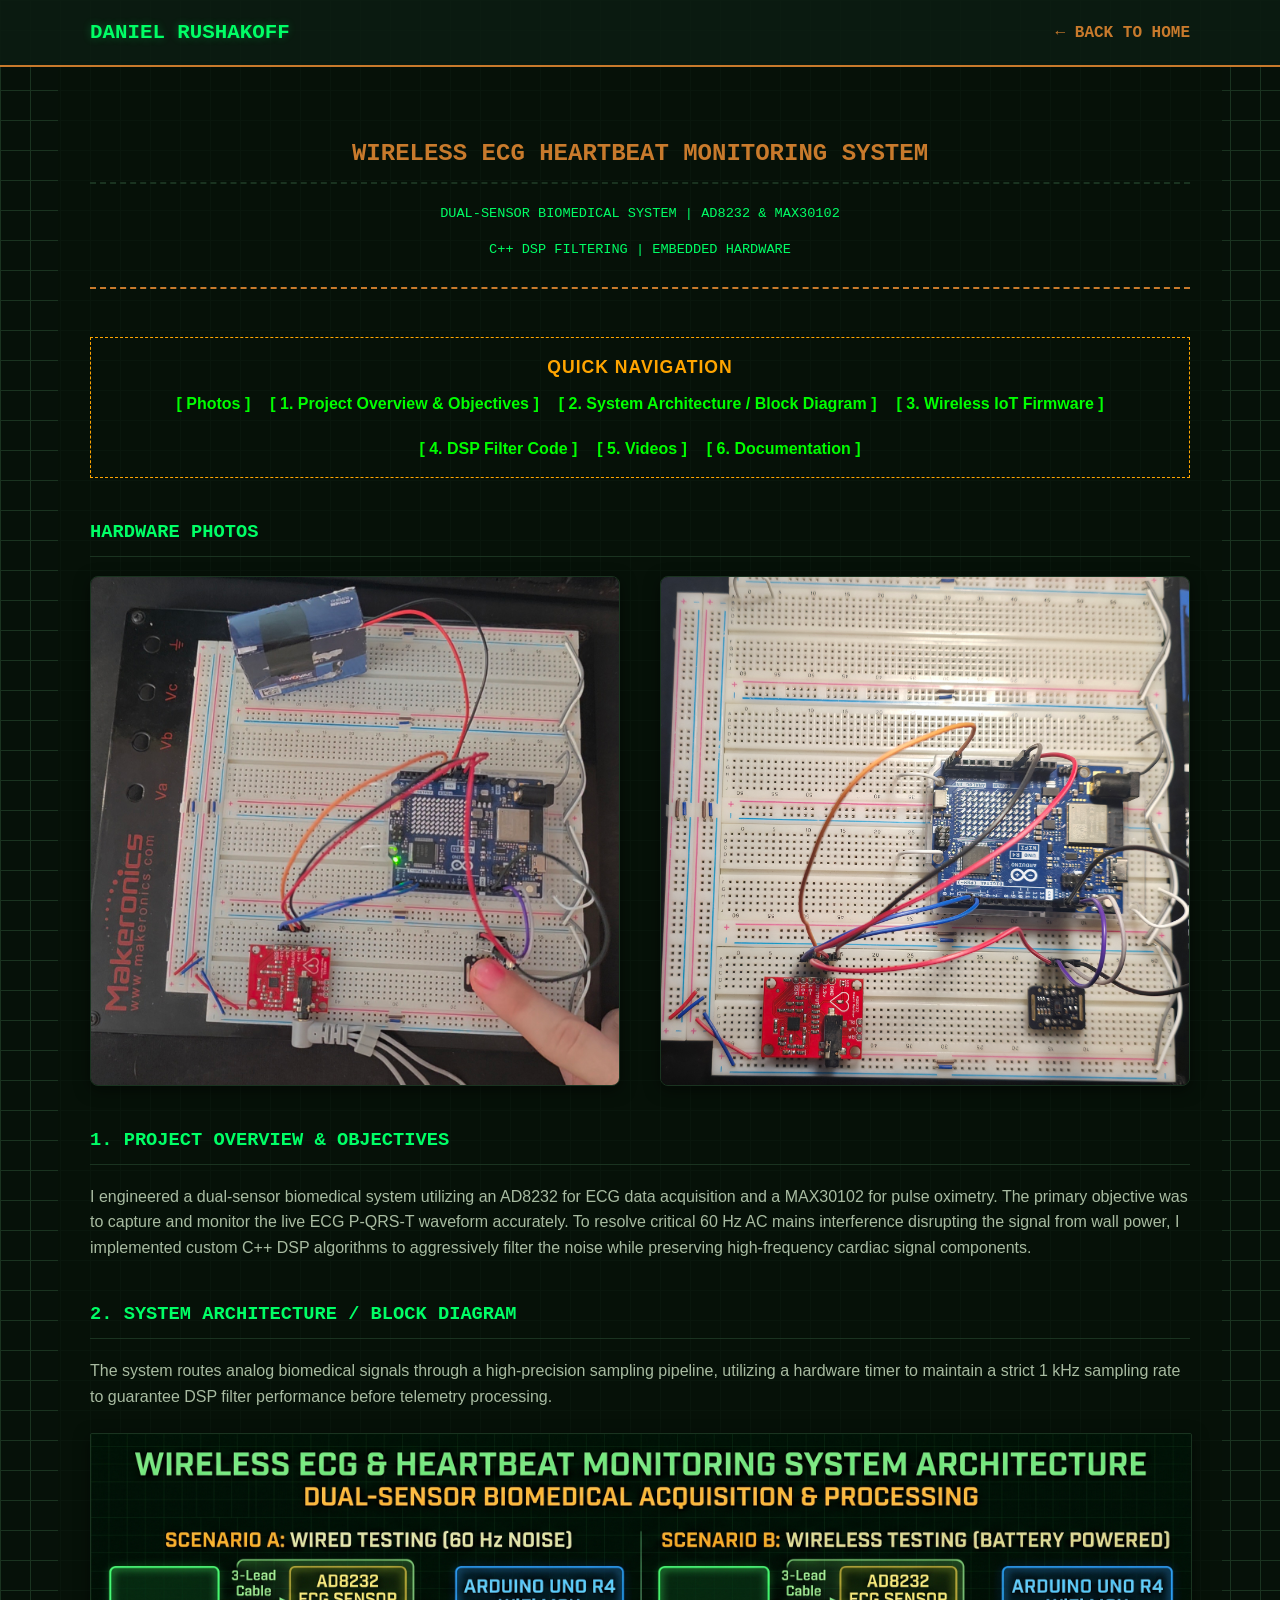
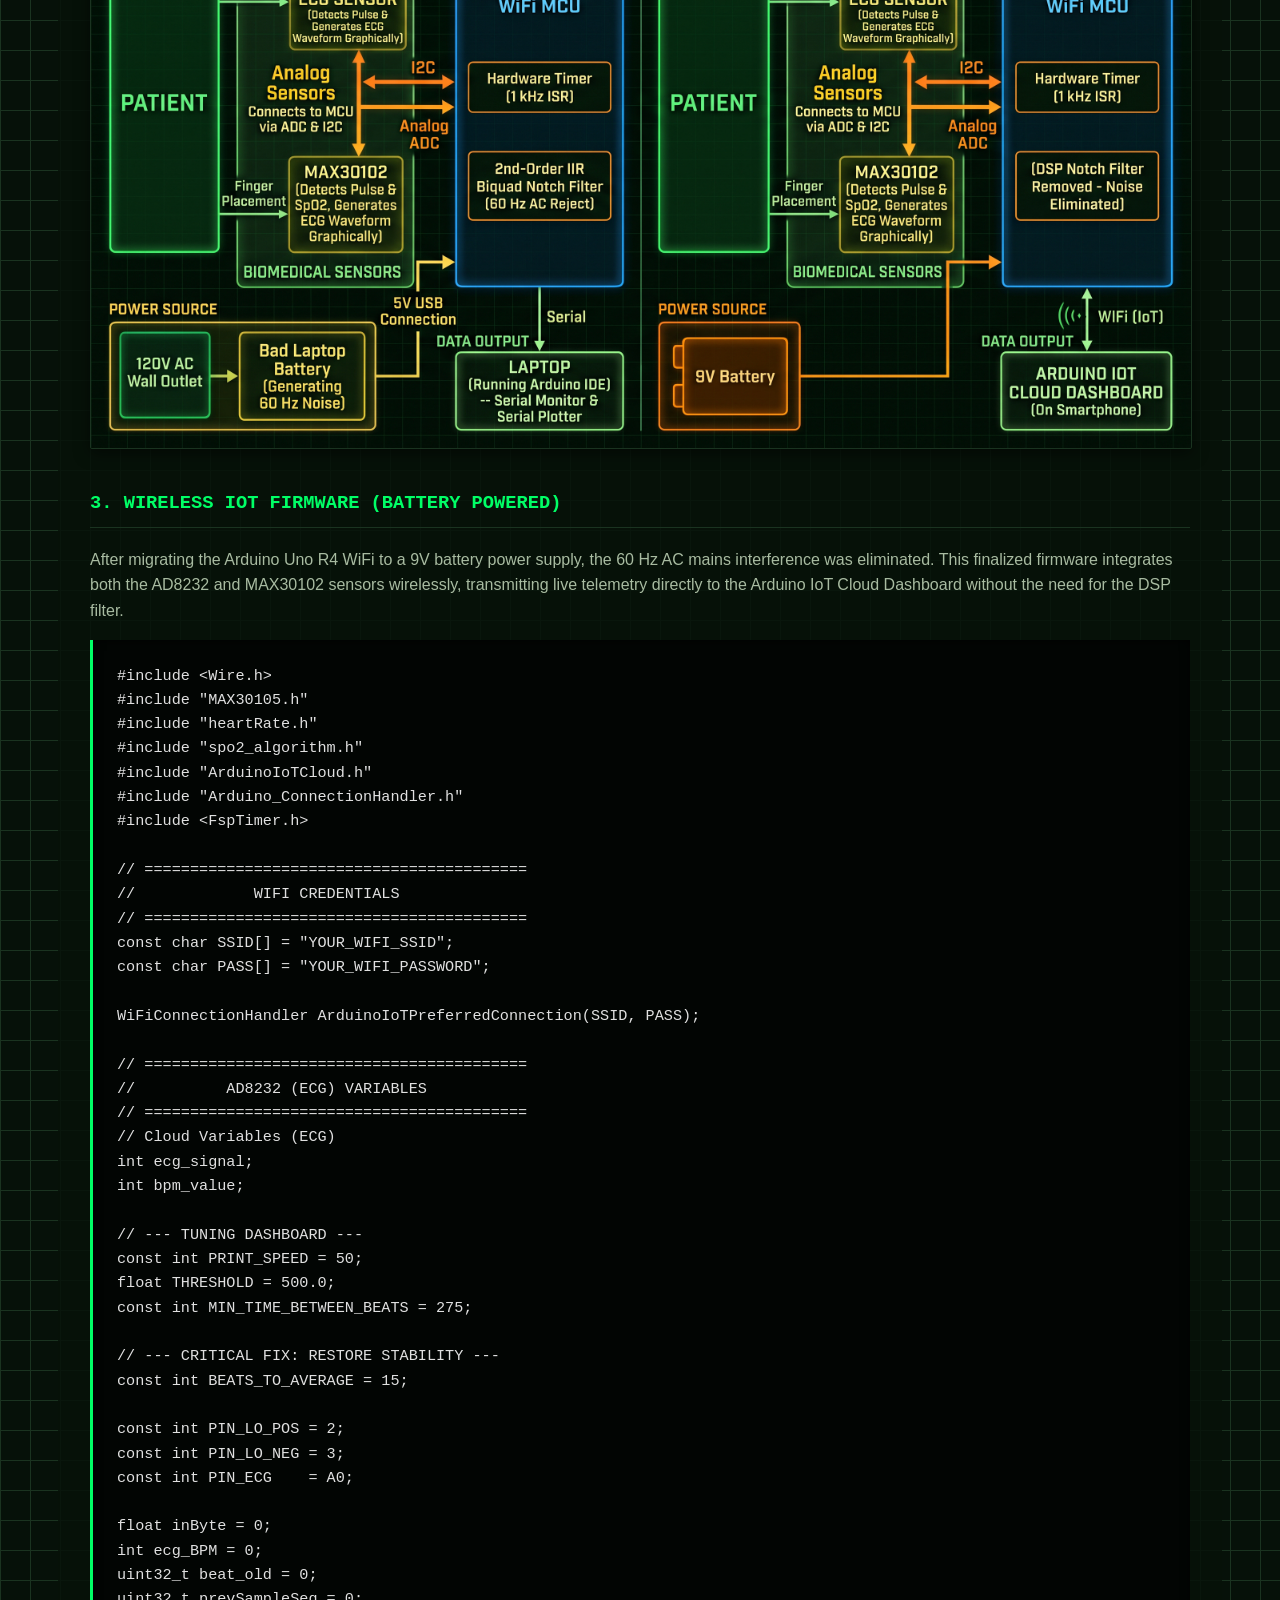
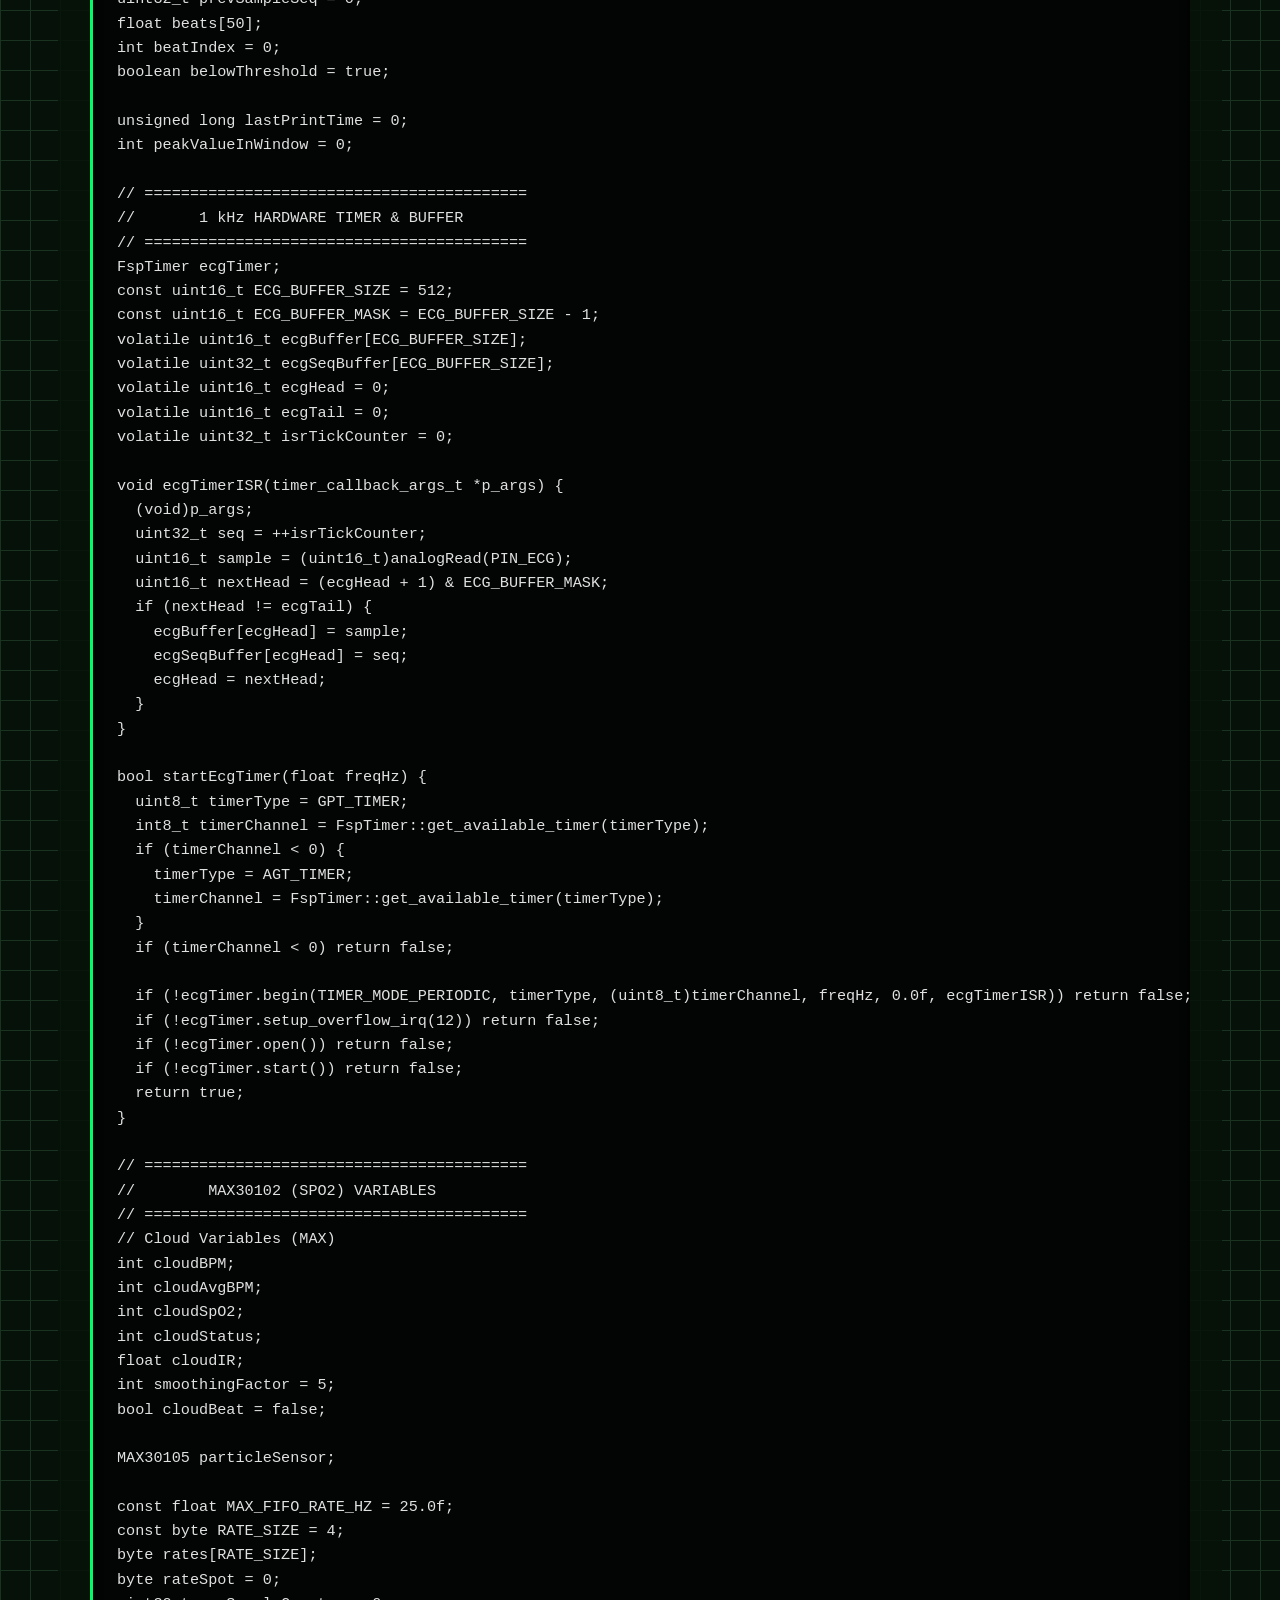
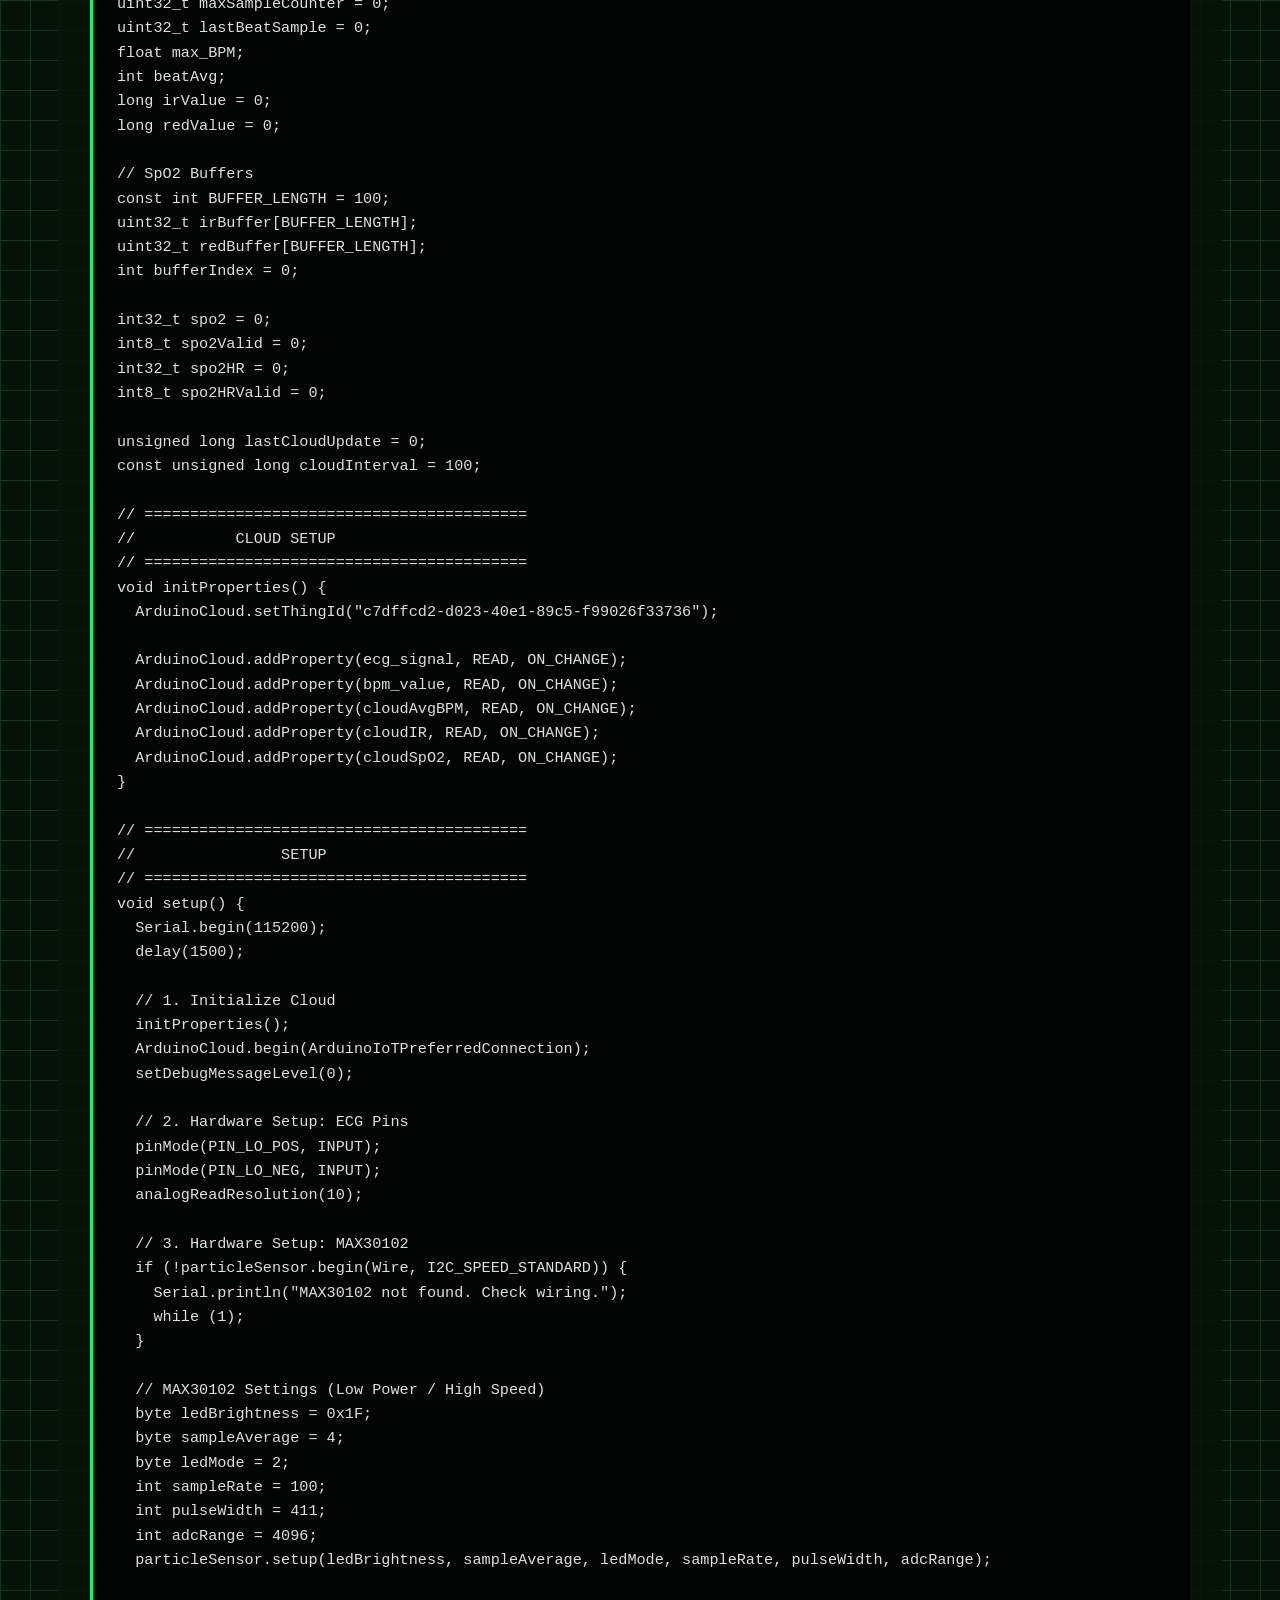
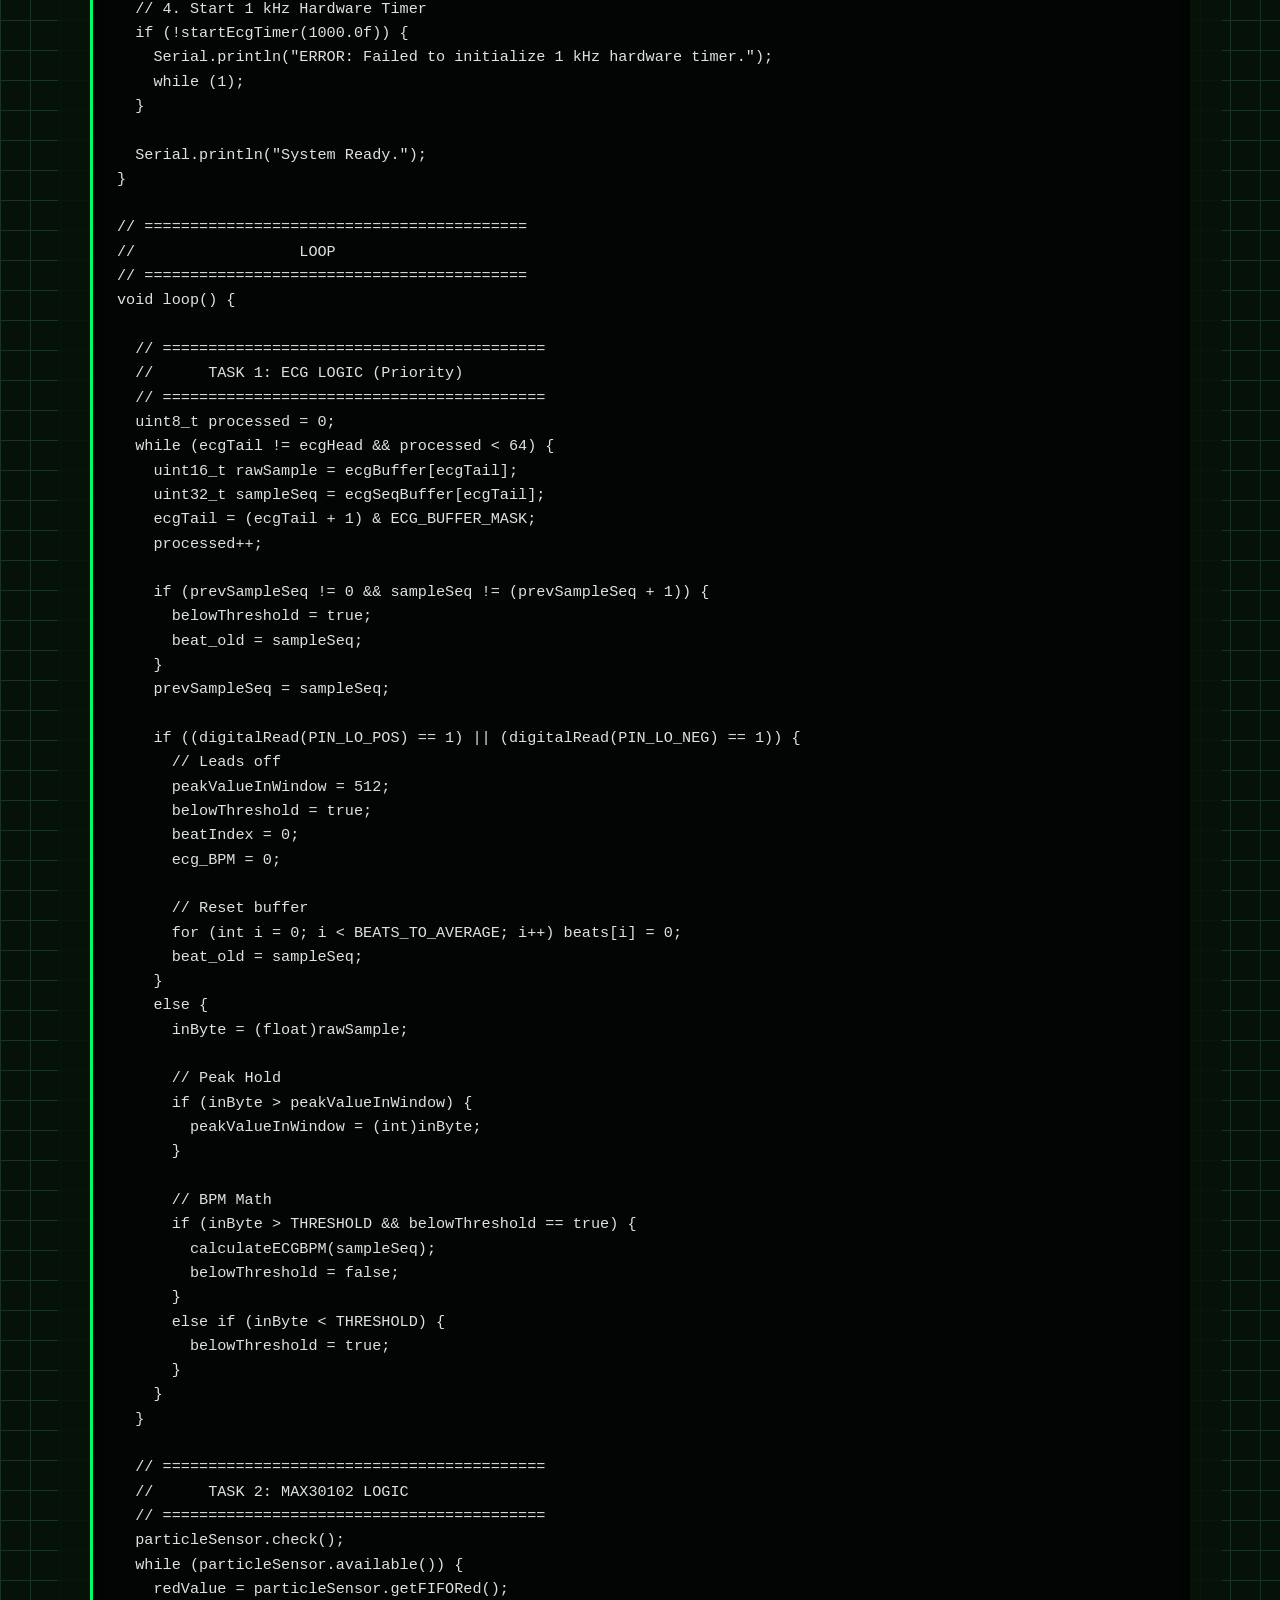
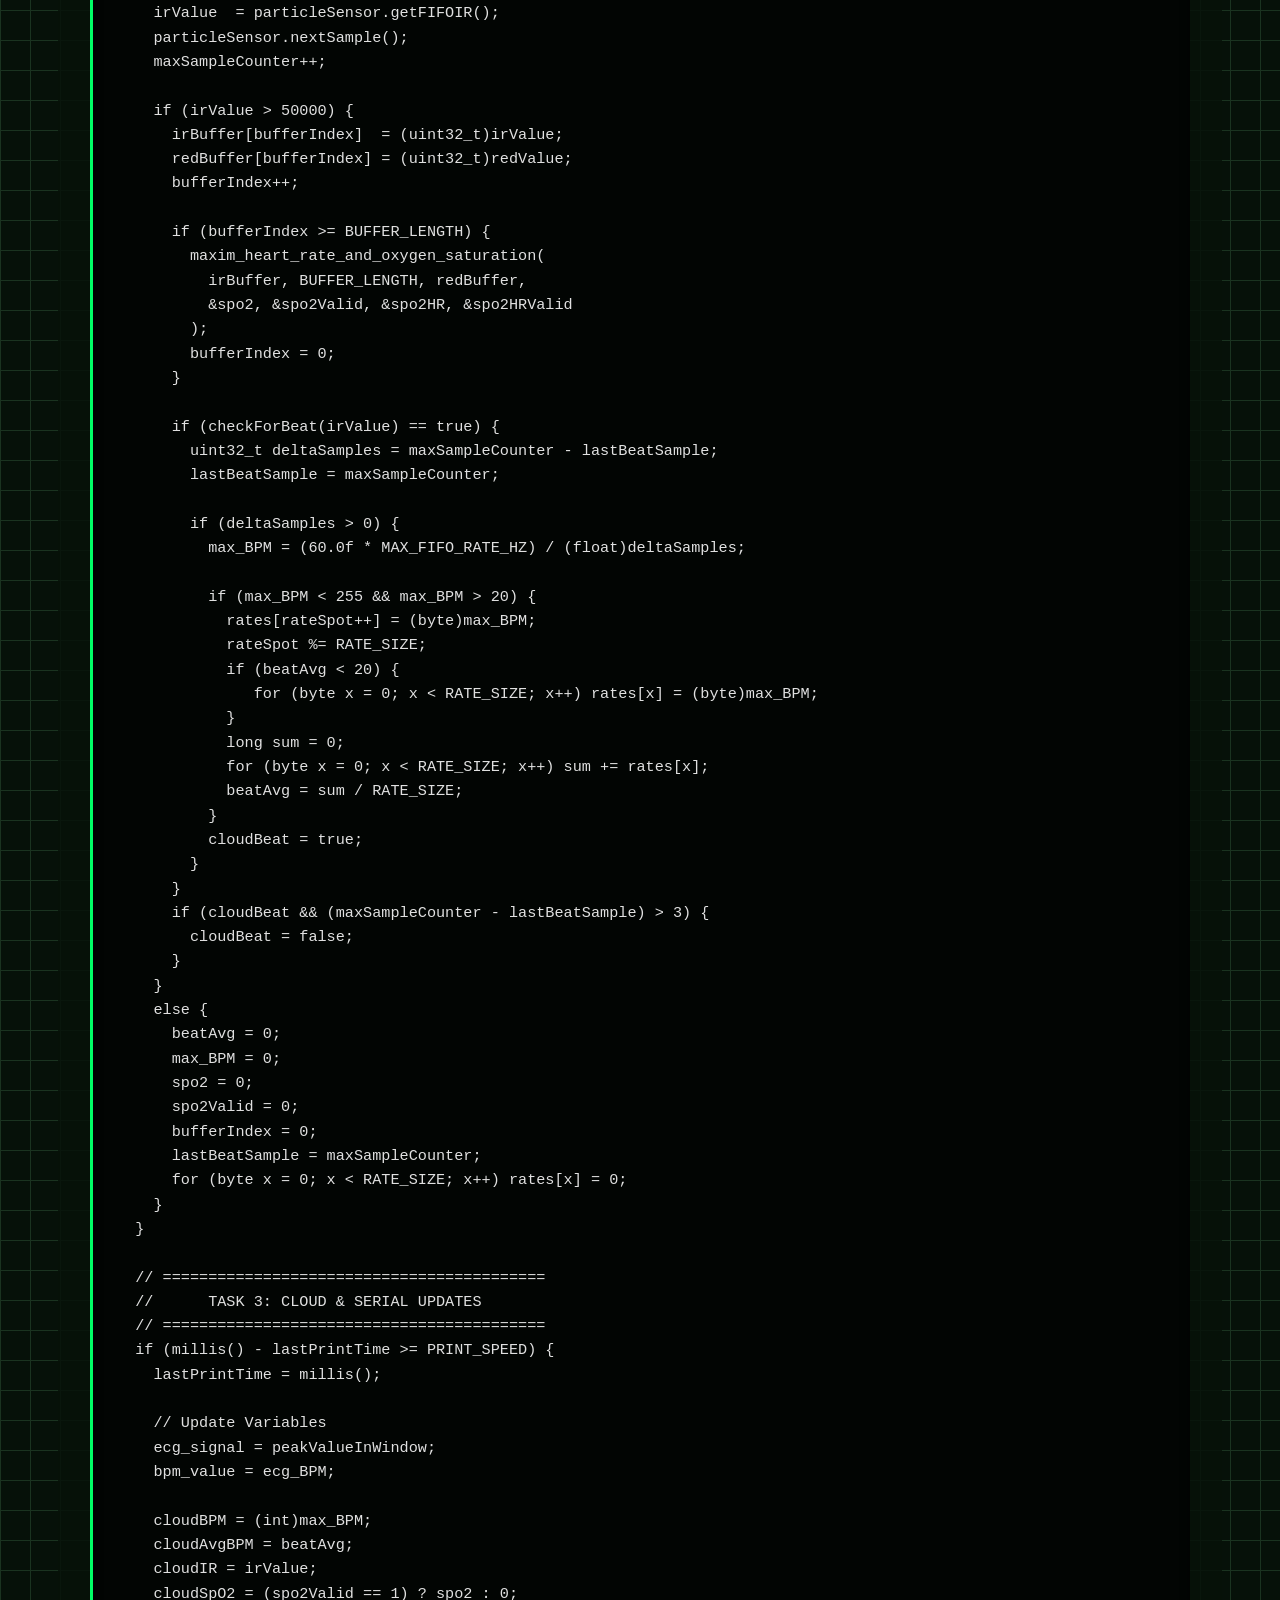
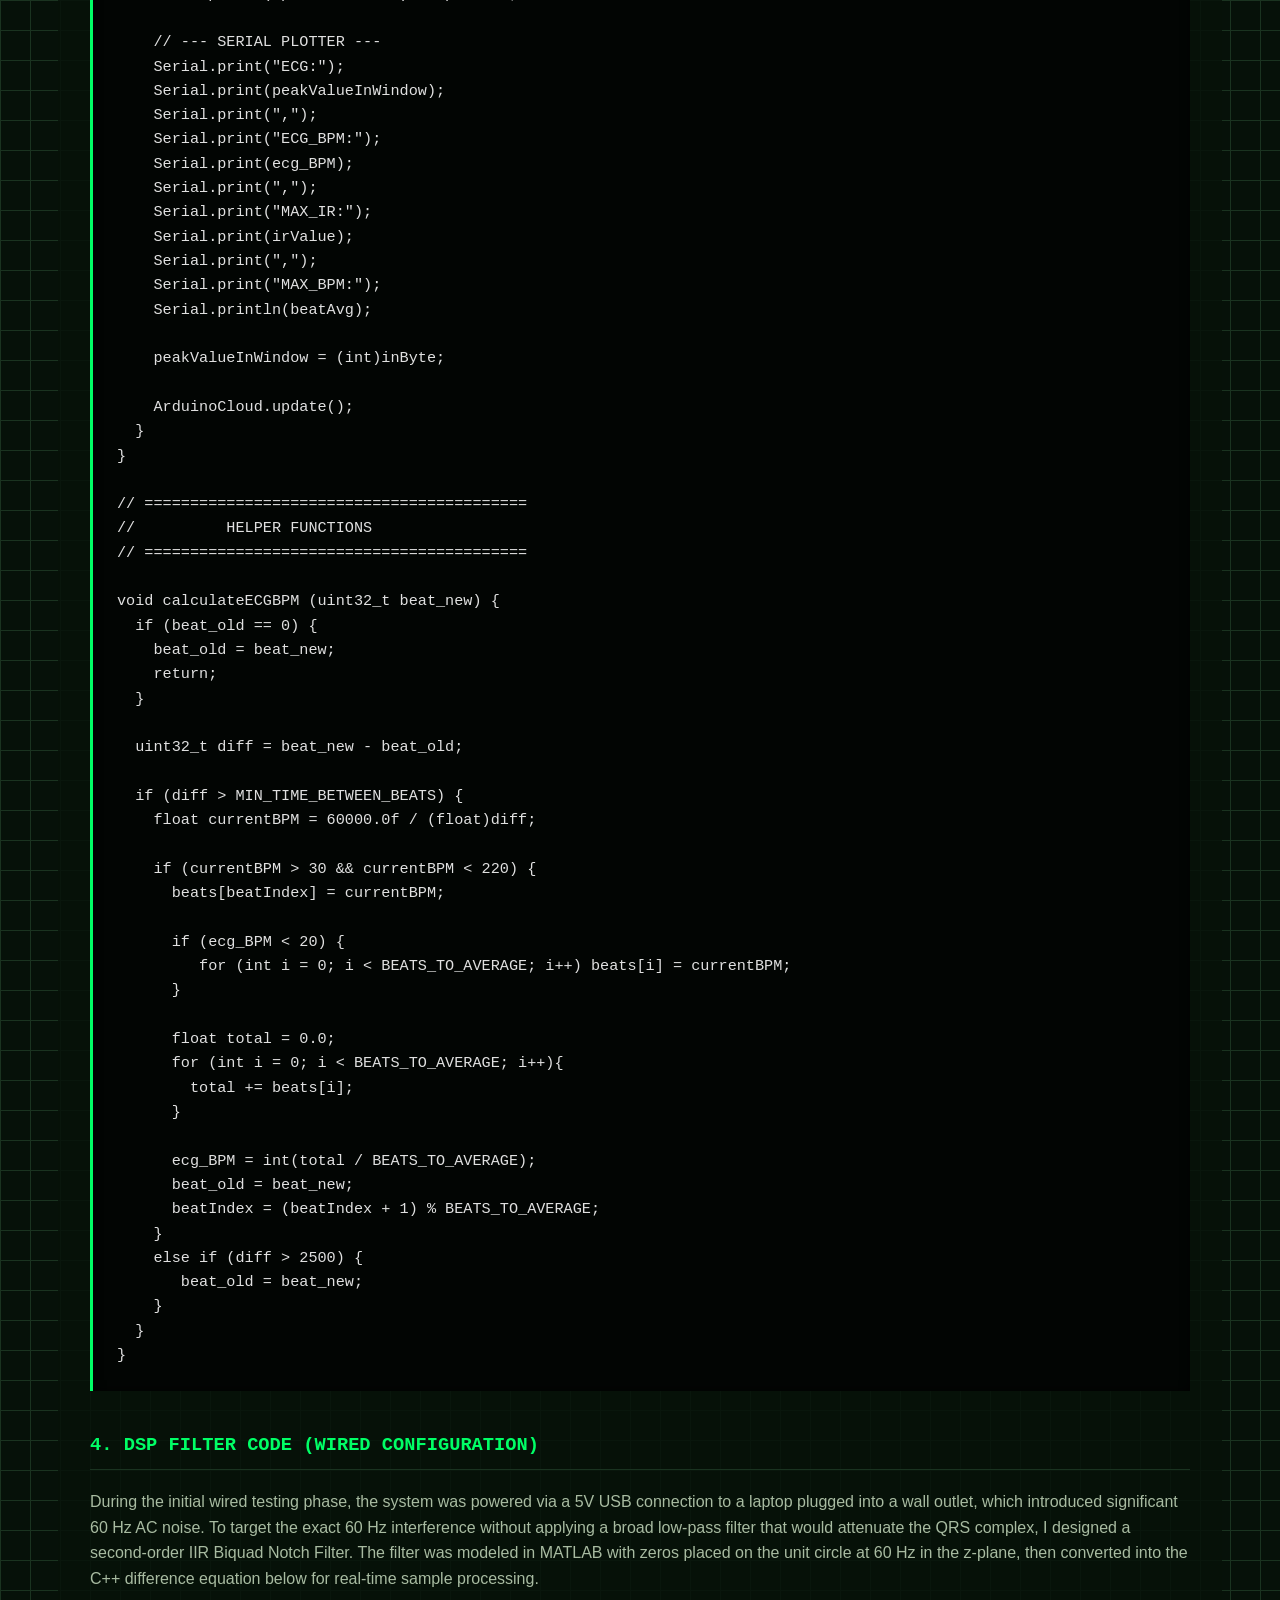
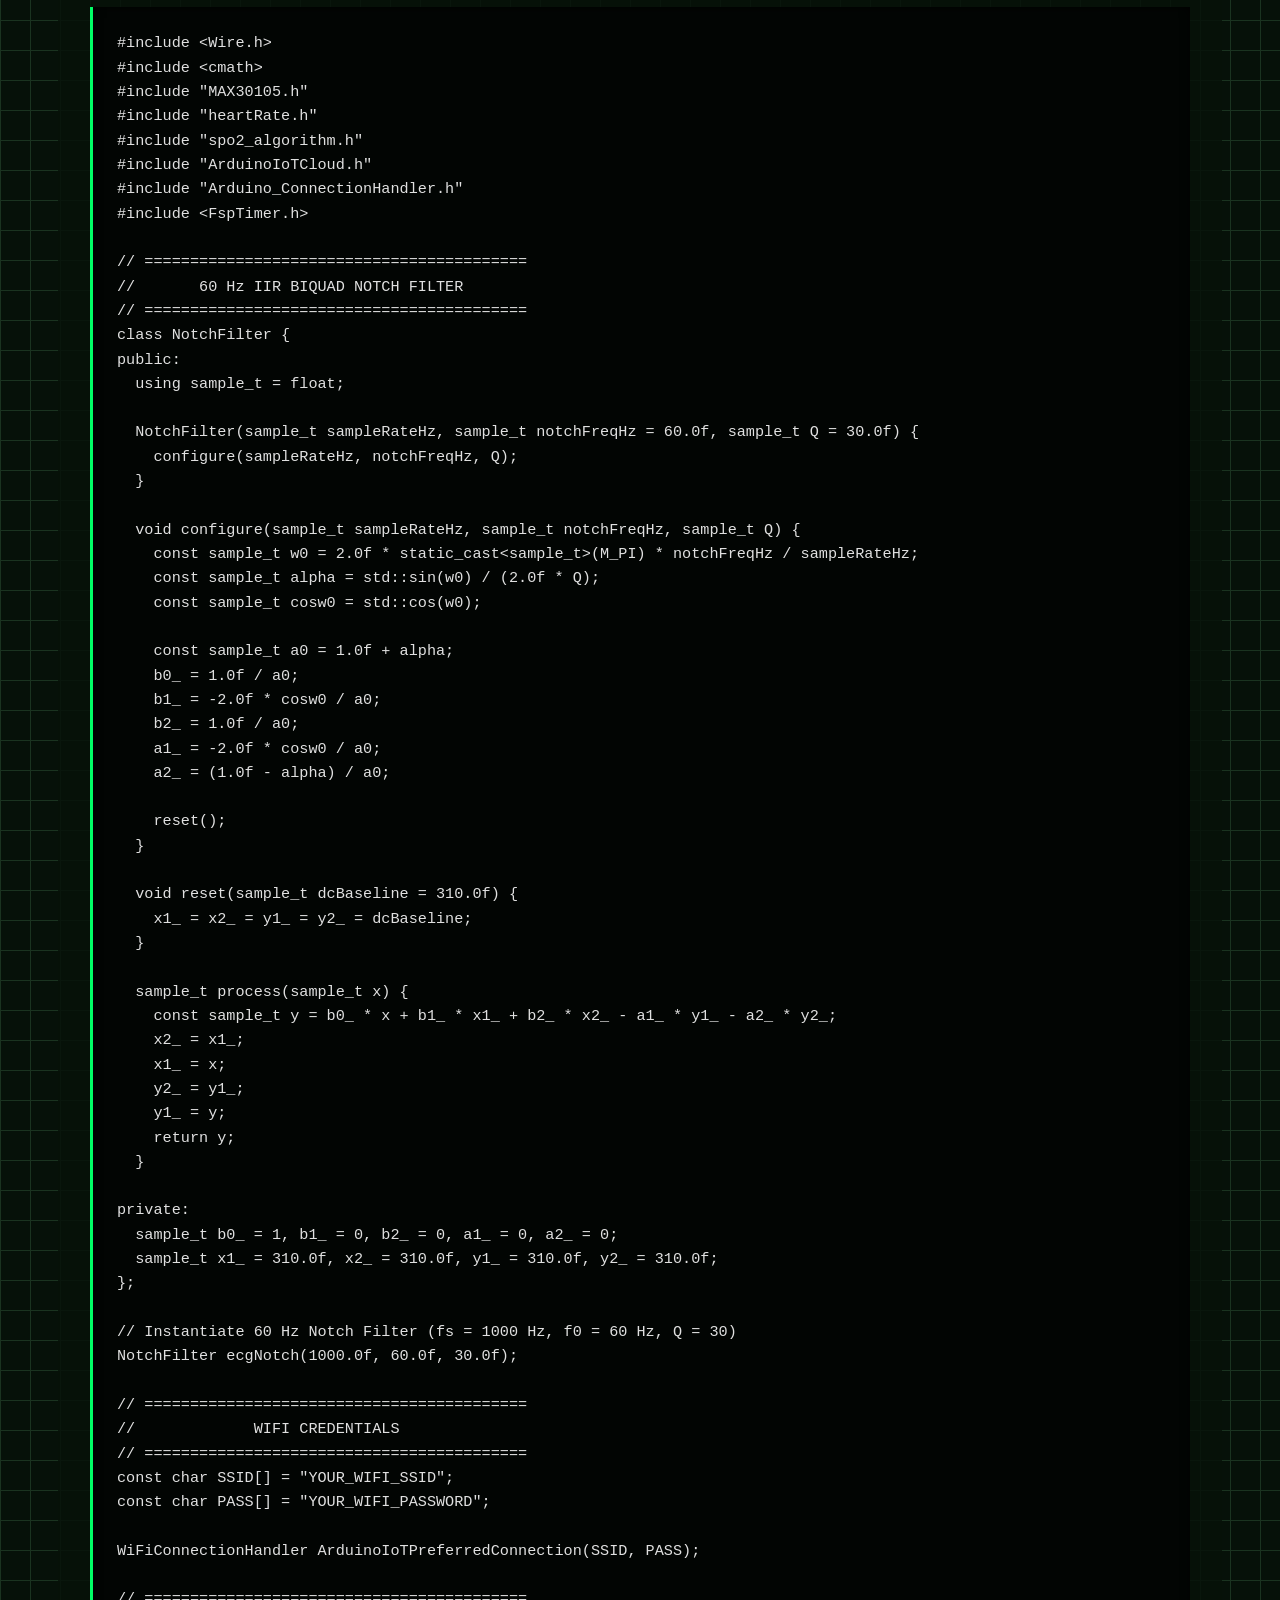
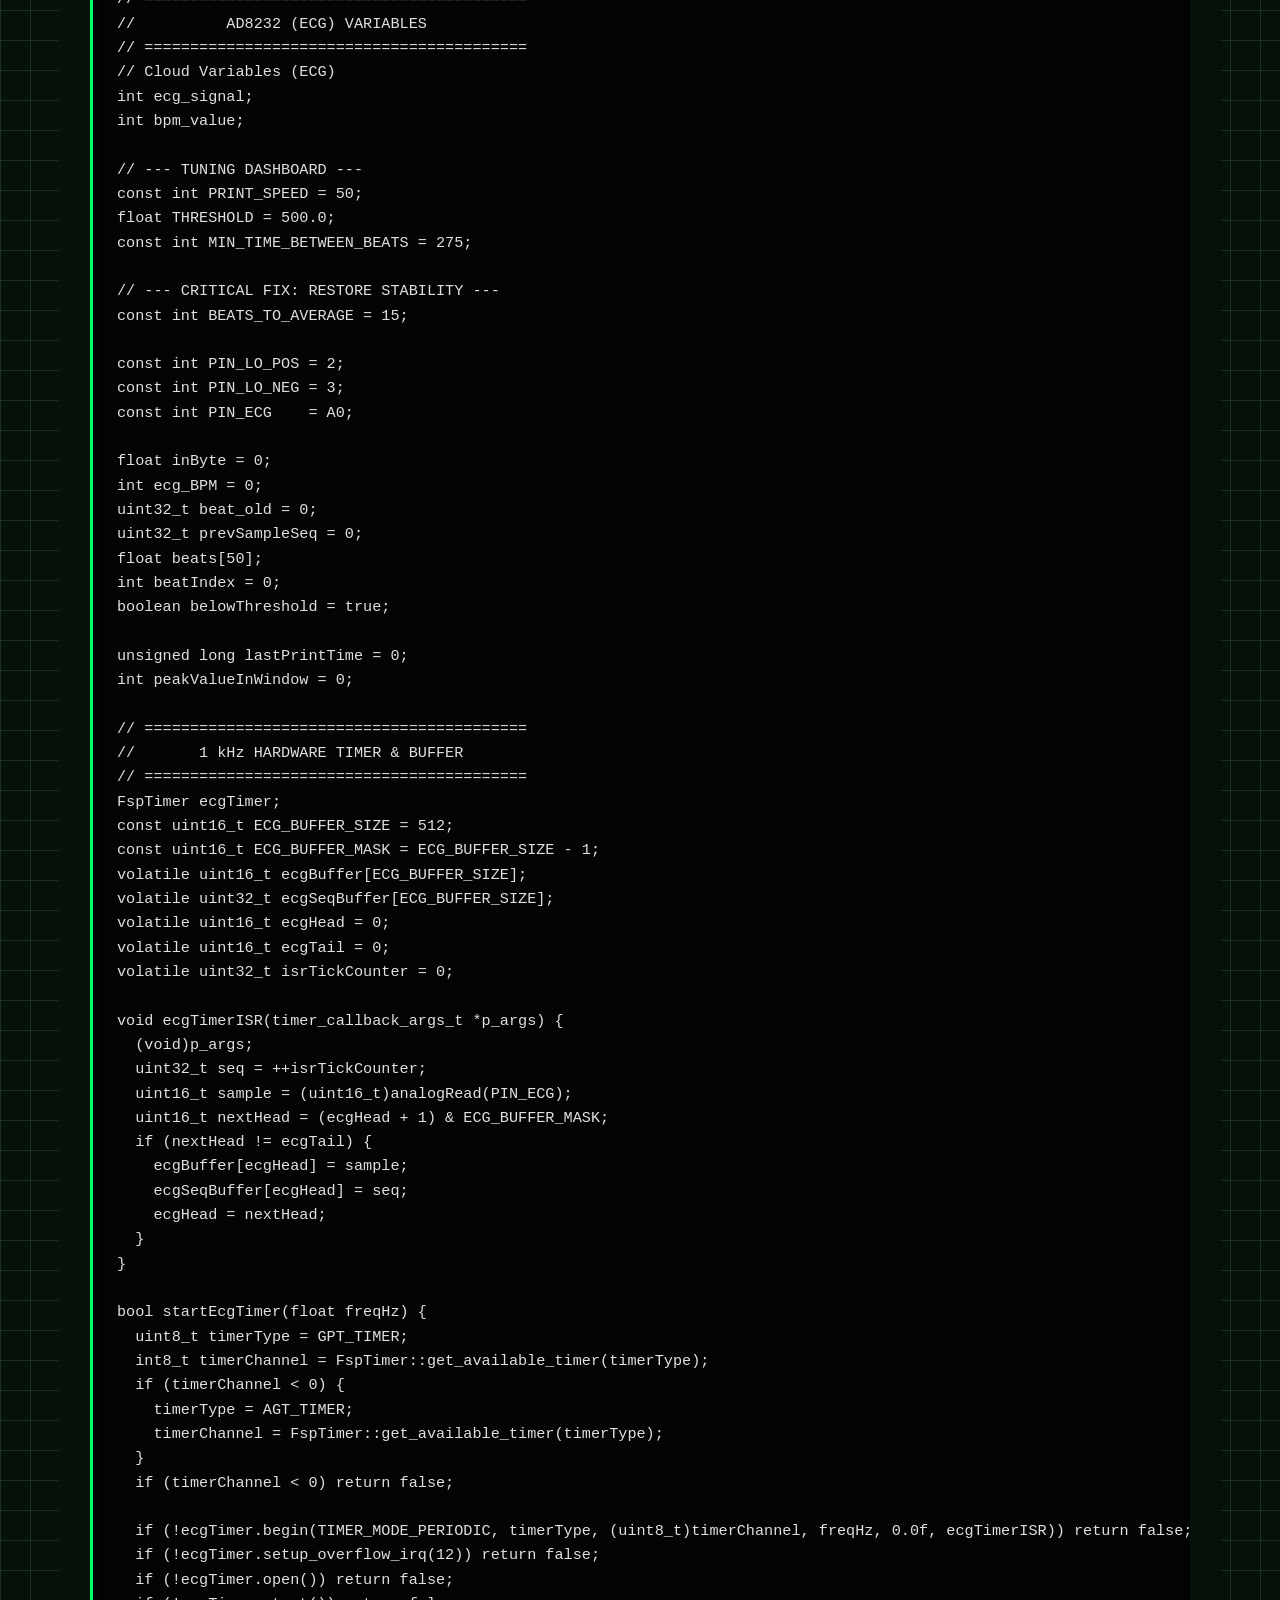
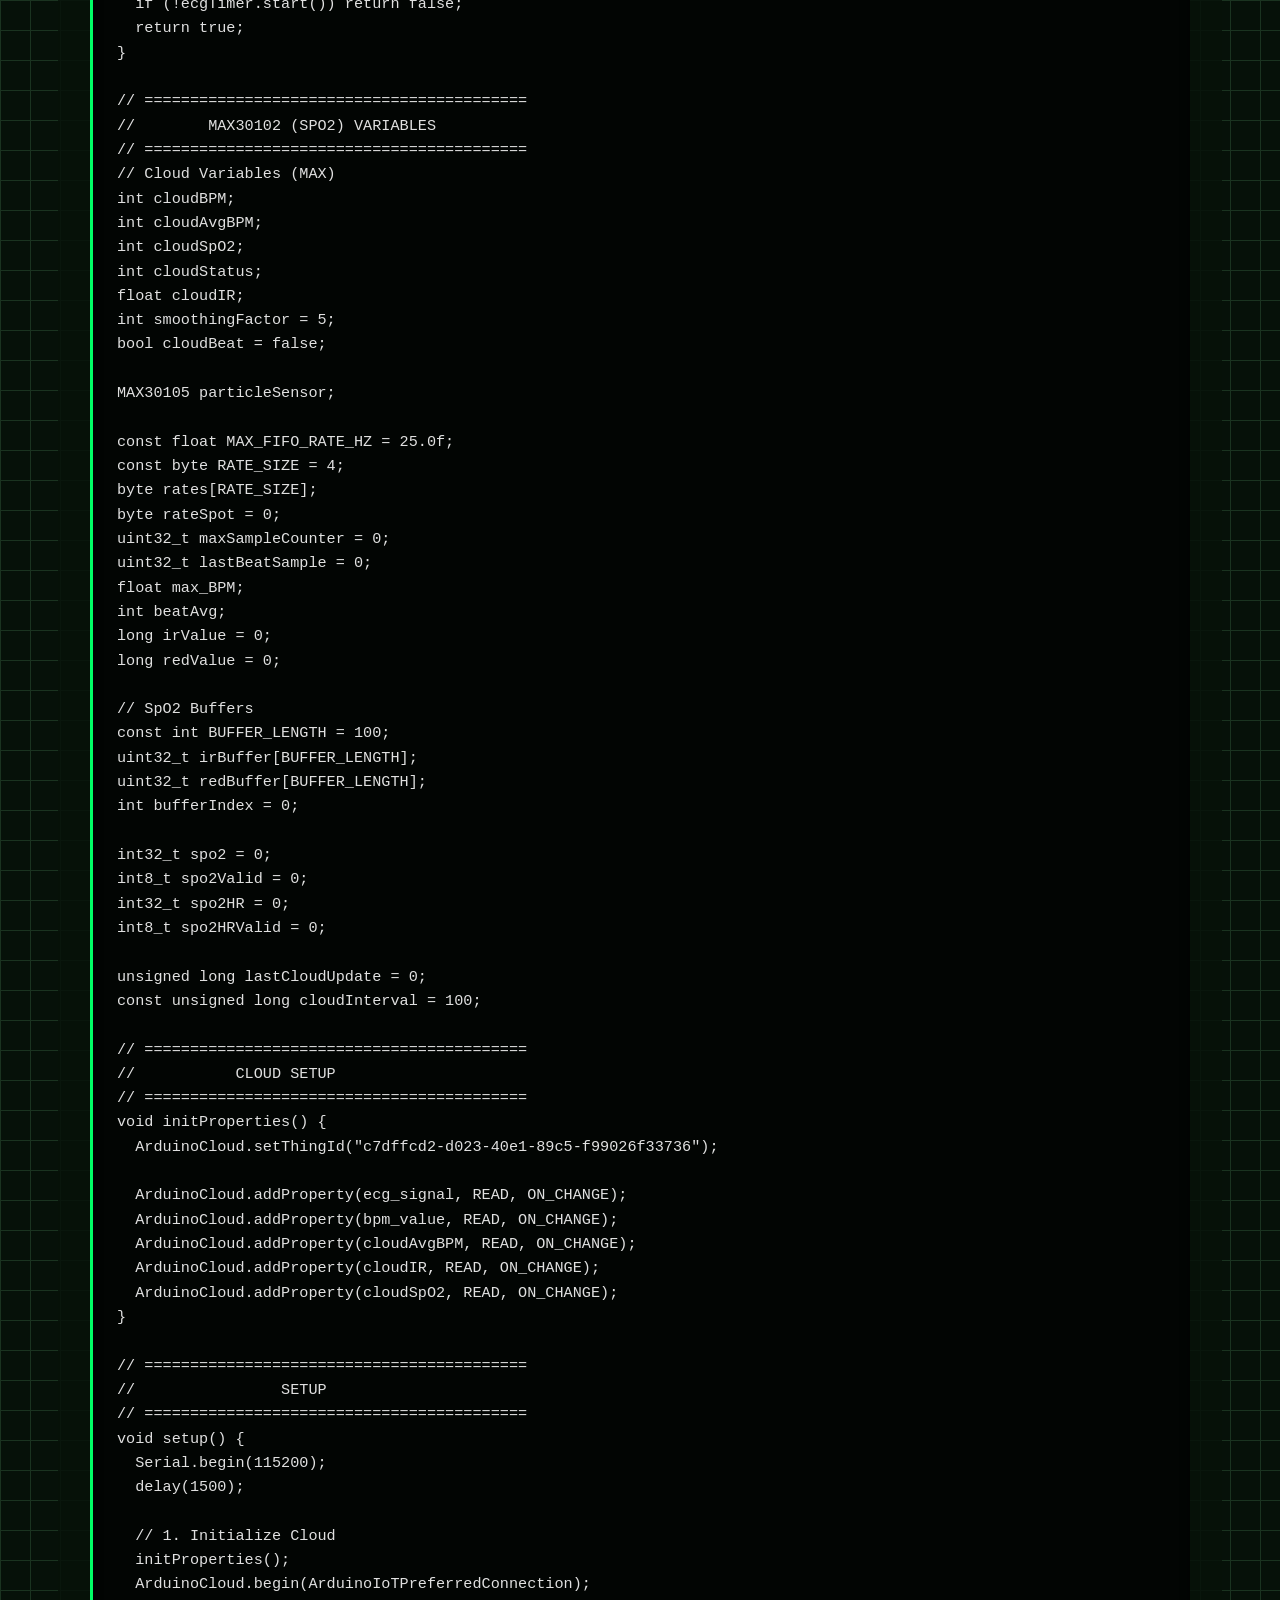
==== commit 6ce100de: "Add files via upload" ====
--- a/project-ecg.html
+++ b/project-ecg.html
@@ -73,12 +73,13 @@
 #include "spo2_algorithm.h"
 #include "ArduinoIoTCloud.h"
 #include "Arduino_ConnectionHandler.h"
+#include &lt;FspTimer.h&gt;
 
 // ==========================================
 //             WIFI CREDENTIALS
 // ==========================================
-const char SSID[] = "Daniel's S25 Ultra";
-const char PASS[] = "Password123$";
+const char SSID[] = "YOUR_WIFI_SSID";
+const char PASS[] = "YOUR_WIFI_PASSWORD";
 
 WiFiConnectionHandler ArduinoIoTPreferredConnection(SSID, PASS);
 
@@ -92,7 +93,7 @@
 // --- TUNING DASHBOARD ---
 const int PRINT_SPEED = 50; 
 float THRESHOLD = 500.0; 
-const int MIN_TIME_BETWEEN_BEATS = 350;
+const int MIN_TIME_BETWEEN_BEATS = 275;
 
 // --- CRITICAL FIX: RESTORE STABILITY ---
 const int BEATS_TO_AVERAGE = 15;
@@ -103,13 +104,54 @@
 
 float inByte = 0;
 int ecg_BPM = 0; 
-int beat_old = 0;
+uint32_t beat_old = 0;
+uint32_t prevSampleSeq = 0;
 float beats[50]; 
 int beatIndex = 0;
 boolean belowThreshold = true;
 
 unsigned long lastPrintTime = 0;
 int peakValueInWindow = 0; 
+
+// ==========================================
+//       1 kHz HARDWARE TIMER & BUFFER
+// ==========================================
+FspTimer ecgTimer;
+const uint16_t ECG_BUFFER_SIZE = 512;
+const uint16_t ECG_BUFFER_MASK = ECG_BUFFER_SIZE - 1;
+volatile uint16_t ecgBuffer[ECG_BUFFER_SIZE];
+volatile uint32_t ecgSeqBuffer[ECG_BUFFER_SIZE];
+volatile uint16_t ecgHead = 0;
+volatile uint16_t ecgTail = 0;
+volatile uint32_t isrTickCounter = 0;
+
+void ecgTimerISR(timer_callback_args_t *p_args) {
+  (void)p_args;
+  uint32_t seq = ++isrTickCounter;
+  uint16_t sample = (uint16_t)analogRead(PIN_ECG);
+  uint16_t nextHead = (ecgHead + 1) &amp; ECG_BUFFER_MASK;
+  if (nextHead != ecgTail) {
+    ecgBuffer[ecgHead] = sample;
+    ecgSeqBuffer[ecgHead] = seq;
+    ecgHead = nextHead;
+  }
+}
+
+bool startEcgTimer(float freqHz) {
+  uint8_t timerType = GPT_TIMER;
+  int8_t timerChannel = FspTimer::get_available_timer(timerType);
+  if (timerChannel &lt; 0) {
+    timerType = AGT_TIMER;
+    timerChannel = FspTimer::get_available_timer(timerType);
+  }
+  if (timerChannel &lt; 0) return false;
+
+  if (!ecgTimer.begin(TIMER_MODE_PERIODIC, timerType, (uint8_t)timerChannel, freqHz, 0.0f, ecgTimerISR)) return false;
+  if (!ecgTimer.setup_overflow_irq(12)) return false;
+  if (!ecgTimer.open()) return false;
+  if (!ecgTimer.start()) return false;
+  return true;
+}
 
 // ==========================================
 //        MAX30102 (SPO2) VARIABLES
@@ -125,15 +167,19 @@
 
 MAX30105 particleSensor;
 
+const float MAX_FIFO_RATE_HZ = 25.0f;
 const byte RATE_SIZE = 4; 
 byte rates[RATE_SIZE];
 byte rateSpot = 0;
-long lastBeat = 0;
+uint32_t maxSampleCounter = 0;
+uint32_t lastBeatSample = 0;
 float max_BPM; 
 int beatAvg;
+long irValue = 0;
+long redValue = 0;
 
 // SpO2 Buffers
-const int BUFFER_LENGTH = 50;
+const int BUFFER_LENGTH = 100;
 uint32_t irBuffer[BUFFER_LENGTH];
 uint32_t redBuffer[BUFFER_LENGTH];
 int bufferIndex = 0;
@@ -171,7 +217,7 @@
   ArduinoCloud.begin(ArduinoIoTPreferredConnection);
   setDebugMessageLevel(0); 
   
-  // 2. Hardware Setup: ECG
+  // 2. Hardware Setup: ECG Pins
   pinMode(PIN_LO_POS, INPUT);
   pinMode(PIN_LO_NEG, INPUT);
   analogReadResolution(10); 
@@ -186,15 +232,18 @@
   byte ledBrightness = 0x1F; 
   byte sampleAverage = 4;    
   byte ledMode = 2;          
-  int sampleRate = 400;      
+  int sampleRate = 100;      
   int pulseWidth = 411;      
   int adcRange = 4096;       
   particleSensor.setup(ledBrightness, sampleAverage, ledMode, sampleRate, pulseWidth, adcRange);
 
+  // 4. Start 1 kHz Hardware Timer
+  if (!startEcgTimer(1000.0f)) {
+    Serial.println("ERROR: Failed to initialize 1 kHz hardware timer.");
+    while (1);
+  }
+
   Serial.println("System Ready.");
-
-  // 4. SYNC FIX: Fast-forward clock to avoid initial glitch
-  beat_old = millis();
 }
 
 // ==========================================
@@ -205,91 +254,110 @@
   // ==========================================
   //      TASK 1: ECG LOGIC (Priority)
   // ==========================================
-  if((digitalRead(PIN_LO_POS) == 1) || (digitalRead(PIN_LO_NEG) == 1)){
-    // Leads off
-    peakValueInWindow = 512; 
-    belowThreshold = true;
-    beatIndex = 0; 
-    ecg_BPM = 0;
-    
-    // Reset buffer
-    for(int i=0; i&lt;BEATS_TO_AVERAGE; i++) beats[i] = 0;
-    beat_old = millis(); 
-  }
-  else{
-    inByte = analogRead(PIN_ECG);
-    
-    // Peak Hold
-    if (inByte &gt; peakValueInWindow) {
-      peakValueInWindow = inByte;
-    }
-    
-    // BPM Math
-    if (inByte &gt; THRESHOLD && belowThreshold == true) {
-      calculateECGBPM(); 
-      belowThreshold = false;
-    }
-    else if(inByte &lt; THRESHOLD) {
-      belowThreshold = true; 
+  uint8_t processed = 0;
+  while (ecgTail != ecgHead &amp;&amp; processed &lt; 64) {
+    uint16_t rawSample = ecgBuffer[ecgTail];
+    uint32_t sampleSeq = ecgSeqBuffer[ecgTail];
+    ecgTail = (ecgTail + 1) &amp; ECG_BUFFER_MASK;
+    processed++;
+
+    if (prevSampleSeq != 0 &amp;&amp; sampleSeq != (prevSampleSeq + 1)) {
+      belowThreshold = true;
+      beat_old = sampleSeq;
+    }
+    prevSampleSeq = sampleSeq;
+
+    if ((digitalRead(PIN_LO_POS) == 1) || (digitalRead(PIN_LO_NEG) == 1)) {
+      // Leads off
+      peakValueInWindow = 512; 
+      belowThreshold = true;
+      beatIndex = 0; 
+      ecg_BPM = 0;
+      
+      // Reset buffer
+      for (int i = 0; i &lt; BEATS_TO_AVERAGE; i++) beats[i] = 0;
+      beat_old = sampleSeq; 
+    }
+    else {
+      inByte = (float)rawSample;
+      
+      // Peak Hold
+      if (inByte &gt; peakValueInWindow) {
+        peakValueInWindow = (int)inByte;
+      }
+      
+      // BPM Math
+      if (inByte &gt; THRESHOLD &amp;&amp; belowThreshold == true) {
+        calculateECGBPM(sampleSeq); 
+        belowThreshold = false;
+      }
+      else if (inByte &lt; THRESHOLD) {
+        belowThreshold = true; 
+      }
     }
   }
 
   // ==========================================
   //      TASK 2: MAX30102 LOGIC
   // ==========================================
-  // We check this AFTER the ECG to ensure ECG gets first dibs on the loop start
-  long irValue  = particleSensor.getIR();
-  long redValue = particleSensor.getRed();
-
-  if (irValue &gt; 50000) { 
-    irBuffer[bufferIndex]  = (uint32_t)irValue;
-    redBuffer[bufferIndex] = (uint32_t)redValue;
-    bufferIndex++;
-
-    if (bufferIndex &gt;= BUFFER_LENGTH) {
-      // WARNING: This function takes time! 
-      // The ECG might miss a few milliseconds here, but the 
-      // Average=15 setting will hide the glitch.
-      maxim_heart_rate_and_oxygen_saturation(
-        irBuffer, BUFFER_LENGTH, redBuffer,
-        &spo2, &spo2Valid, &spo2HR, &spo2HRValid
-      );
+  particleSensor.check();
+  while (particleSensor.available()) {
+    redValue = particleSensor.getFIFORed();
+    irValue  = particleSensor.getFIFOIR();
+    particleSensor.nextSample();
+    maxSampleCounter++;
+
+    if (irValue &gt; 50000) { 
+      irBuffer[bufferIndex]  = (uint32_t)irValue;
+      redBuffer[bufferIndex] = (uint32_t)redValue;
+      bufferIndex++;
+
+      if (bufferIndex &gt;= BUFFER_LENGTH) {
+        maxim_heart_rate_and_oxygen_saturation(
+          irBuffer, BUFFER_LENGTH, redBuffer,
+          &amp;spo2, &amp;spo2Valid, &amp;spo2HR, &amp;spo2HRValid
+        );
+        bufferIndex = 0;
+      }
+
+      if (checkForBeat(irValue) == true) {
+        uint32_t deltaSamples = maxSampleCounter - lastBeatSample;
+        lastBeatSample = maxSampleCounter;
+
+        if (deltaSamples &gt; 0) {
+          max_BPM = (60.0f * MAX_FIFO_RATE_HZ) / (float)deltaSamples;
+
+          if (max_BPM &lt; 255 &amp;&amp; max_BPM &gt; 20) {
+            rates[rateSpot++] = (byte)max_BPM;
+            rateSpot %= RATE_SIZE;
+            if (beatAvg &lt; 20) {
+               for (byte x = 0; x &lt; RATE_SIZE; x++) rates[x] = (byte)max_BPM;
+            }
+            long sum = 0;
+            for (byte x = 0; x &lt; RATE_SIZE; x++) sum += rates[x];
+            beatAvg = sum / RATE_SIZE;
+          }
+          cloudBeat = true;
+        }
+      }
+      if (cloudBeat &amp;&amp; (maxSampleCounter - lastBeatSample) &gt; 3) {
+        cloudBeat = false;
+      }
+    } 
+    else {
+      beatAvg = 0;
+      max_BPM = 0;
+      spo2 = 0;
+      spo2Valid = 0;
       bufferIndex = 0;
-    }
-
-    if (checkForBeat(irValue) == true) {
-      long delta = millis() - lastBeat;
-      lastBeat = millis();
-      max_BPM = 60 / (delta / 1000.0);
-
-      if (max_BPM &lt; 255 && max_BPM &gt; 20) {
-        rates[rateSpot++] = (byte)max_BPM;
-        rateSpot %= RATE_SIZE;
-        if (beatAvg &lt; 20) {
-           for(byte x=0; x&lt;RATE_SIZE; x++) rates[x] = (byte)max_BPM;
-        }
-        long sum = 0;
-        for (byte x = 0; x &lt; RATE_SIZE; x++) sum += rates[x];
-        beatAvg = sum / RATE_SIZE;
-      }
-      cloudBeat = true; 
-    }
-    if (cloudBeat && millis() - lastBeat &gt; 100) {
-      cloudBeat = false;
-    }
-  } 
-  else {
-    beatAvg = 0;
-    max_BPM = 0;
-    spo2 = 0;
-    for(byte x=0; x&lt;RATE_SIZE; x++) rates[x] = 0;
+      lastBeatSample = maxSampleCounter;
+      for (byte x = 0; x &lt; RATE_SIZE; x++) rates[x] = 0;
+    }
   }
 
   // ==========================================
   //      TASK 3: CLOUD & SERIAL UPDATES
   // ==========================================
-  
-  // We use ONE timer for the update to reduce overhead.
   if (millis() - lastPrintTime &gt;= PRINT_SPEED) {
     lastPrintTime = millis();
     
@@ -297,7 +365,6 @@
     ecg_signal = peakValueInWindow;
     bpm_value = ecg_BPM;
     
-    // Only update MAX variables occasionally to save variables
     cloudBPM = (int)max_BPM;
     cloudAvgBPM = beatAvg;
     cloudIR = irValue;
@@ -316,10 +383,8 @@
     Serial.print("MAX_BPM:");
     Serial.println(beatAvg);  
 
-    peakValueInWindow = inByte; 
+    peakValueInWindow = (int)inByte; 
     
-    // SINGLE CLOUD UPDATE
-    // Doing this once every 50ms is cleaner than multiple random checks
     ArduinoCloud.update(); 
   }
 }
@@ -328,19 +393,22 @@
 //          HELPER FUNCTIONS
 // ==========================================
 
-void calculateECGBPM () {  
-  int beat_new = millis(); 
-  int diff = beat_new - beat_old; 
+void calculateECGBPM (uint32_t beat_new) {  
+  if (beat_old == 0) {
+    beat_old = beat_new;
+    return;
+  }
+
+  uint32_t diff = beat_new - beat_old;
   
   if (diff &gt; MIN_TIME_BETWEEN_BEATS) {
-    float currentBPM = 60000.0 / diff; 
+    float currentBPM = 60000.0f / (float)diff; 
     
-    if (currentBPM &gt; 30 && currentBPM &lt; 220) {
+    if (currentBPM &gt; 30 &amp;&amp; currentBPM &lt; 220) {
       beats[beatIndex] = currentBPM; 
       
-      // If startup, fill array instantly
       if (ecg_BPM &lt; 20) {
-         for(int i=0; i&lt;BEATS_TO_AVERAGE; i++) beats[i] = currentBPM;
+         for (int i = 0; i &lt; BEATS_TO_AVERAGE; i++) beats[i] = currentBPM;
       }
       
       float total = 0.0;
@@ -361,77 +429,416 @@
         <h3 id="dsp-code">4. DSP Filter Code (Wired Configuration)</h3>
         <p>During the initial wired testing phase, the system was powered via a 5V USB connection to a laptop plugged into a wall outlet, which introduced significant 60 Hz AC noise. To target the exact 60 Hz interference without applying a broad low-pass filter that would attenuate the QRS complex, I designed a second-order IIR Biquad Notch Filter. The filter was modeled in MATLAB with zeros placed on the unit circle at 60 Hz in the z-plane, then converted into the C++ difference equation below for real-time sample processing.</p>
 
-        <pre class="code-block"><code>// NotchFilter.h
-//
-// Second-order IIR notch (band-stop) filter for removing narrowband
-// interference -- e.g. 60 Hz AC mains pickup from powerlines/outlets --
-// from a sampled signal such as ECG.
-//
-// This is the standard "cookbook" biquad notch (Robert Bristow-Johnson's
-// Audio EQ Cookbook design, adapted for biosignal use). One biquad
-// section, Direct Form I, float math -- 5 multiplies and 4 adds per
-// sample, cheap enough to run every sample on a Cortex-M/ESP32-class MCU.
-//
-// Usage:
-//   NotchFilter notch(1000.0f, 60.0f, 30.0f);  // fs=1000Hz, f0=60Hz, Q=30
-//   float clean = notch.process(rawSample);
-//
-// If your mains frequency is 50 Hz instead of 60 Hz (most countries
-// outside the US), just pass 50.0f for notchFreqHz.
-
-#pragma once
+        <pre class="code-block"><code>#include &lt;Wire.h&gt;
 #include &lt;cmath&gt;
-
+#include "MAX30105.h"
+#include "heartRate.h"
+#include "spo2_algorithm.h"
+#include "ArduinoIoTCloud.h"
+#include "Arduino_ConnectionHandler.h"
+#include &lt;FspTimer.h&gt;
+
+// ==========================================
+//       60 Hz IIR BIQUAD NOTCH FILTER
+// ==========================================
 class NotchFilter {
 public:
-    using sample_t = float;
-
-    // sampleRateHz : your ADC sample rate
-    // notchFreqHz  : frequency to reject (60.0 for US mains, 50.0 elsewhere)
-    // Q            : quality factor. Bandwidth of the notch ~= f0/Q.
-    //                Higher Q -> narrower notch, less distortion to
-    //                nearby signal content, but less tolerant of mains
-    //                frequency drift. 20-35 is a good range for ECG.
-    NotchFilter(sample_t sampleRateHz, sample_t notchFreqHz = 60.0f, sample_t Q = 30.0f) {
-        configure(sampleRateHz, notchFreqHz, Q);
-    }
-
-    // Recompute coefficients. Call if fs, target frequency, or Q change
-    // at runtime.
-    void configure(sample_t sampleRateHz, sample_t notchFreqHz, sample_t Q) {
-        const sample_t w0 = 2.0f * static_cast&lt;sample_t&gt;(M_PI) * notchFreqHz / sampleRateHz;
-        const sample_t alpha = std::sin(w0) / (2.0f * Q);
-        const sample_t cosw0 = std::cos(w0);
-
-        const sample_t a0 = 1.0f + alpha;
-        b0_ = 1.0f / a0;
-        b1_ = -2.0f * cosw0 / a0;
-        b2_ = 1.0f / a0;
-        a1_ = -2.0f * cosw0 / a0;
-        a2_ = (1.0f - alpha) / a0;
-
-        reset();
-    }
-
-    // Clears filter history (e.g. after a signal dropout/lead-off event).
-    void reset() {
-        x1_ = x2_ = y1_ = y2_ = 0.0f;
-    }
-
-    // Call once per incoming sample; returns the filtered sample.
-    sample_t process(sample_t x) {
-        const sample_t y = b0_ * x + b1_ * x1_ + b2_ * x2_ - a1_ * y1_ - a2_ * y2_;
-        x2_ = x1_;
-        x1_ = x;
-        y2_ = y1_;
-        y1_ = y;
-        return y;
-    }
+  using sample_t = float;
+
+  NotchFilter(sample_t sampleRateHz, sample_t notchFreqHz = 60.0f, sample_t Q = 30.0f) {
+    configure(sampleRateHz, notchFreqHz, Q);
+  }
+
+  void configure(sample_t sampleRateHz, sample_t notchFreqHz, sample_t Q) {
+    const sample_t w0 = 2.0f * static_cast&lt;sample_t&gt;(M_PI) * notchFreqHz / sampleRateHz;
+    const sample_t alpha = std::sin(w0) / (2.0f * Q);
+    const sample_t cosw0 = std::cos(w0);
+
+    const sample_t a0 = 1.0f + alpha;
+    b0_ = 1.0f / a0;
+    b1_ = -2.0f * cosw0 / a0;
+    b2_ = 1.0f / a0;
+    a1_ = -2.0f * cosw0 / a0;
+    a2_ = (1.0f - alpha) / a0;
+
+    reset();
+  }
+
+  void reset(sample_t dcBaseline = 310.0f) {
+    x1_ = x2_ = y1_ = y2_ = dcBaseline;
+  }
+
+  sample_t process(sample_t x) {
+    const sample_t y = b0_ * x + b1_ * x1_ + b2_ * x2_ - a1_ * y1_ - a2_ * y2_;
+    x2_ = x1_;
+    x1_ = x;
+    y2_ = y1_;
+    y1_ = y;
+    return y;
+  }
 
 private:
-    sample_t b0_ = 1, b1_ = 0, b2_ = 0, a1_ = 0, a2_ = 0;
-    sample_t x1_ = 0, x2_ = 0, y1_ = 0, y2_ = 0;
-};</code></pre>
+  sample_t b0_ = 1, b1_ = 0, b2_ = 0, a1_ = 0, a2_ = 0;
+  sample_t x1_ = 310.0f, x2_ = 310.0f, y1_ = 310.0f, y2_ = 310.0f;
+};
+
+// Instantiate 60 Hz Notch Filter (fs = 1000 Hz, f0 = 60 Hz, Q = 30)
+NotchFilter ecgNotch(1000.0f, 60.0f, 30.0f);
+
+// ==========================================
+//             WIFI CREDENTIALS
+// ==========================================
+const char SSID[] = "YOUR_WIFI_SSID";
+const char PASS[] = "YOUR_WIFI_PASSWORD";
+
+WiFiConnectionHandler ArduinoIoTPreferredConnection(SSID, PASS);
+
+// ==========================================
+//          AD8232 (ECG) VARIABLES
+// ==========================================
+// Cloud Variables (ECG)
+int ecg_signal; 
+int bpm_value; 
+
+// --- TUNING DASHBOARD ---
+const int PRINT_SPEED = 50; 
+float THRESHOLD = 500.0; 
+const int MIN_TIME_BETWEEN_BEATS = 275;
+
+// --- CRITICAL FIX: RESTORE STABILITY ---
+const int BEATS_TO_AVERAGE = 15;
+
+const int PIN_LO_POS = 2; 
+const int PIN_LO_NEG = 3; 
+const int PIN_ECG    = A0; 
+
+float inByte = 0;
+int ecg_BPM = 0; 
+uint32_t beat_old = 0;
+uint32_t prevSampleSeq = 0;
+float beats[50]; 
+int beatIndex = 0;
+boolean belowThreshold = true;
+
+unsigned long lastPrintTime = 0;
+int peakValueInWindow = 0; 
+
+// ==========================================
+//       1 kHz HARDWARE TIMER & BUFFER
+// ==========================================
+FspTimer ecgTimer;
+const uint16_t ECG_BUFFER_SIZE = 512;
+const uint16_t ECG_BUFFER_MASK = ECG_BUFFER_SIZE - 1;
+volatile uint16_t ecgBuffer[ECG_BUFFER_SIZE];
+volatile uint32_t ecgSeqBuffer[ECG_BUFFER_SIZE];
+volatile uint16_t ecgHead = 0;
+volatile uint16_t ecgTail = 0;
+volatile uint32_t isrTickCounter = 0;
+
+void ecgTimerISR(timer_callback_args_t *p_args) {
+  (void)p_args;
+  uint32_t seq = ++isrTickCounter;
+  uint16_t sample = (uint16_t)analogRead(PIN_ECG);
+  uint16_t nextHead = (ecgHead + 1) &amp; ECG_BUFFER_MASK;
+  if (nextHead != ecgTail) {
+    ecgBuffer[ecgHead] = sample;
+    ecgSeqBuffer[ecgHead] = seq;
+    ecgHead = nextHead;
+  }
+}
+
+bool startEcgTimer(float freqHz) {
+  uint8_t timerType = GPT_TIMER;
+  int8_t timerChannel = FspTimer::get_available_timer(timerType);
+  if (timerChannel &lt; 0) {
+    timerType = AGT_TIMER;
+    timerChannel = FspTimer::get_available_timer(timerType);
+  }
+  if (timerChannel &lt; 0) return false;
+
+  if (!ecgTimer.begin(TIMER_MODE_PERIODIC, timerType, (uint8_t)timerChannel, freqHz, 0.0f, ecgTimerISR)) return false;
+  if (!ecgTimer.setup_overflow_irq(12)) return false;
+  if (!ecgTimer.open()) return false;
+  if (!ecgTimer.start()) return false;
+  return true;
+}
+
+// ==========================================
+//        MAX30102 (SPO2) VARIABLES
+// ==========================================
+// Cloud Variables (MAX)
+int cloudBPM;
+int cloudAvgBPM;
+int cloudSpO2;
+int cloudStatus;
+float cloudIR;
+int smoothingFactor = 5;
+bool cloudBeat = false;
+
+MAX30105 particleSensor;
+
+const float MAX_FIFO_RATE_HZ = 25.0f;
+const byte RATE_SIZE = 4; 
+byte rates[RATE_SIZE];
+byte rateSpot = 0;
+uint32_t maxSampleCounter = 0;
+uint32_t lastBeatSample = 0;
+float max_BPM; 
+int beatAvg;
+long irValue = 0;
+long redValue = 0;
+
+// SpO2 Buffers
+const int BUFFER_LENGTH = 100;
+uint32_t irBuffer[BUFFER_LENGTH];
+uint32_t redBuffer[BUFFER_LENGTH];
+int bufferIndex = 0;
+
+int32_t spo2 = 0;
+int8_t spo2Valid = 0;
+int32_t spo2HR = 0;
+int8_t spo2HRValid = 0;
+
+unsigned long lastCloudUpdate = 0;
+const unsigned long cloudInterval = 100;
+
+// ==========================================
+//           CLOUD SETUP
+// ==========================================
+void initProperties() {
+  ArduinoCloud.setThingId("c7dffcd2-d023-40e1-89c5-f99026f33736");
+
+  ArduinoCloud.addProperty(ecg_signal, READ, ON_CHANGE); 
+  ArduinoCloud.addProperty(bpm_value, READ, ON_CHANGE);   
+  ArduinoCloud.addProperty(cloudAvgBPM, READ, ON_CHANGE); 
+  ArduinoCloud.addProperty(cloudIR, READ, ON_CHANGE);     
+  ArduinoCloud.addProperty(cloudSpO2, READ, ON_CHANGE);   
+}
+
+// ==========================================
+//                SETUP
+// ==========================================
+void setup() {
+  Serial.begin(115200);
+  delay(1500);
+
+  // 1. Initialize Cloud
+  initProperties();
+  ArduinoCloud.begin(ArduinoIoTPreferredConnection);
+  setDebugMessageLevel(0); 
+  
+  // 2. Hardware Setup: ECG Pins
+  pinMode(PIN_LO_POS, INPUT);
+  pinMode(PIN_LO_NEG, INPUT);
+  analogReadResolution(10); 
+  ecgNotch.reset((float)analogRead(PIN_ECG));
+
+  // 3. Hardware Setup: MAX30102
+  if (!particleSensor.begin(Wire, I2C_SPEED_STANDARD)) {
+    Serial.println("MAX30102 not found. Check wiring.");
+    while (1); 
+  }
+
+  // MAX30102 Settings (Low Power / High Speed)
+  byte ledBrightness = 0x1F; 
+  byte sampleAverage = 4;    
+  byte ledMode = 2;          
+  int sampleRate = 100;      
+  int pulseWidth = 411;      
+  int adcRange = 4096;       
+  particleSensor.setup(ledBrightness, sampleAverage, ledMode, sampleRate, pulseWidth, adcRange);
+
+  // 4. Start 1 kHz Hardware Timer
+  if (!startEcgTimer(1000.0f)) {
+    Serial.println("ERROR: Failed to initialize 1 kHz hardware timer.");
+    while (1);
+  }
+
+  Serial.println("System Ready. 1 kHz Timer &amp; 60 Hz Notch Filter Active.");
+}
+
+// ==========================================
+//                  LOOP
+// ==========================================
+void loop() {
+  
+  // ==========================================
+  //      TASK 1: ECG LOGIC (Priority)
+  // ==========================================
+  uint8_t processed = 0;
+  while (ecgTail != ecgHead &amp;&amp; processed &lt; 64) {
+    uint16_t rawSample = ecgBuffer[ecgTail];
+    uint32_t sampleSeq = ecgSeqBuffer[ecgTail];
+    ecgTail = (ecgTail + 1) &amp; ECG_BUFFER_MASK;
+    processed++;
+
+    if (prevSampleSeq != 0 &amp;&amp; sampleSeq != (prevSampleSeq + 1)) {
+      ecgNotch.reset((float)rawSample);
+      belowThreshold = true;
+      beat_old = sampleSeq;
+    }
+    prevSampleSeq = sampleSeq;
+
+    if ((digitalRead(PIN_LO_POS) == 1) || (digitalRead(PIN_LO_NEG) == 1)) {
+      // Leads off
+      ecgNotch.reset(310.0f);
+      peakValueInWindow = 512; 
+      belowThreshold = true;
+      beatIndex = 0; 
+      ecg_BPM = 0;
+      
+      // Reset buffer
+      for (int i = 0; i &lt; BEATS_TO_AVERAGE; i++) beats[i] = 0;
+      beat_old = sampleSeq; 
+    }
+    else {
+      // Process deterministic 1 kHz sample through 60 Hz IIR Biquad Notch Filter
+      inByte = ecgNotch.process((float)rawSample);
+      
+      // Peak Hold
+      if (inByte &gt; peakValueInWindow) {
+        peakValueInWindow = (int)inByte;
+      }
+      
+      // BPM Math
+      if (inByte &gt; THRESHOLD &amp;&amp; belowThreshold == true) {
+        calculateECGBPM(sampleSeq); 
+        belowThreshold = false;
+      }
+      else if (inByte &lt; THRESHOLD) {
+        belowThreshold = true; 
+      }
+    }
+  }
+
+  // ==========================================
+  //      TASK 2: MAX30102 LOGIC
+  // ==========================================
+  particleSensor.check();
+  while (particleSensor.available()) {
+    redValue = particleSensor.getFIFORed();
+    irValue  = particleSensor.getFIFOIR();
+    particleSensor.nextSample();
+    maxSampleCounter++;
+
+    if (irValue &gt; 50000) { 
+      irBuffer[bufferIndex]  = (uint32_t)irValue;
+      redBuffer[bufferIndex] = (uint32_t)redValue;
+      bufferIndex++;
+
+      if (bufferIndex &gt;= BUFFER_LENGTH) {
+        maxim_heart_rate_and_oxygen_saturation(
+          irBuffer, BUFFER_LENGTH, redBuffer,
+          &amp;spo2, &amp;spo2Valid, &amp;spo2HR, &amp;spo2HRValid
+        );
+        bufferIndex = 0;
+      }
+
+      if (checkForBeat(irValue) == true) {
+        uint32_t deltaSamples = maxSampleCounter - lastBeatSample;
+        lastBeatSample = maxSampleCounter;
+
+        if (deltaSamples &gt; 0) {
+          max_BPM = (60.0f * MAX_FIFO_RATE_HZ) / (float)deltaSamples;
+
+          if (max_BPM &lt; 255 &amp;&amp; max_BPM &gt; 20) {
+            rates[rateSpot++] = (byte)max_BPM;
+            rateSpot %= RATE_SIZE;
+            if (beatAvg &lt; 20) {
+               for (byte x = 0; x &lt; RATE_SIZE; x++) rates[x] = (byte)max_BPM;
+            }
+            long sum = 0;
+            for (byte x = 0; x &lt; RATE_SIZE; x++) sum += rates[x];
+            beatAvg = sum / RATE_SIZE;
+          }
+          cloudBeat = true;
+        }
+      }
+      if (cloudBeat &amp;&amp; (maxSampleCounter - lastBeatSample) &gt; 3) {
+        cloudBeat = false;
+      }
+    } 
+    else {
+      beatAvg = 0;
+      max_BPM = 0;
+      spo2 = 0;
+      spo2Valid = 0;
+      bufferIndex = 0;
+      lastBeatSample = maxSampleCounter;
+      for (byte x = 0; x &lt; RATE_SIZE; x++) rates[x] = 0;
+    }
+  }
+
+  // ==========================================
+  //      TASK 3: CLOUD & SERIAL UPDATES
+  // ==========================================
+  if (millis() - lastPrintTime &gt;= PRINT_SPEED) {
+    lastPrintTime = millis();
+    
+    // Update Variables
+    ecg_signal = peakValueInWindow;
+    bpm_value = ecg_BPM;
+    
+    cloudBPM = (int)max_BPM;
+    cloudAvgBPM = beatAvg;
+    cloudIR = irValue;
+    cloudSpO2 = (spo2Valid == 1) ? spo2 : 0;
+
+    // --- SERIAL PLOTTER ---
+    Serial.print("ECG:");
+    Serial.print(peakValueInWindow);      
+    Serial.print(",");
+    Serial.print("ECG_BPM:");
+    Serial.print(ecg_BPM);   
+    Serial.print(",");
+    Serial.print("MAX_IR:");
+    Serial.print(irValue);     
+    Serial.print(",");
+    Serial.print("MAX_BPM:");
+    Serial.println(beatAvg);  
+
+    peakValueInWindow = (int)inByte; 
+    
+    ArduinoCloud.update(); 
+  }
+}
+
+// ==========================================
+//          HELPER FUNCTIONS
+// ==========================================
+
+void calculateECGBPM (uint32_t beat_new) {  
+  if (beat_old == 0) {
+    beat_old = beat_new;
+    return;
+  }
+
+  uint32_t diff = beat_new - beat_old;
+  
+  if (diff &gt; MIN_TIME_BETWEEN_BEATS) {
+    float currentBPM = 60000.0f / (float)diff; 
+    
+    if (currentBPM &gt; 30 &amp;&amp; currentBPM &lt; 220) {
+      beats[beatIndex] = currentBPM; 
+      
+      if (ecg_BPM &lt; 20) {
+         for (int i = 0; i &lt; BEATS_TO_AVERAGE; i++) beats[i] = currentBPM;
+      }
+      
+      float total = 0.0;
+      for (int i = 0; i &lt; BEATS_TO_AVERAGE; i++){
+        total += beats[i];
+      }
+      
+      ecg_BPM = int(total / BEATS_TO_AVERAGE);
+      beat_old = beat_new;
+      beatIndex = (beatIndex + 1) % BEATS_TO_AVERAGE; 
+    }
+    else if (diff &gt; 2500) { 
+       beat_old = beat_new;
+    }
+  }
+}</code></pre>
 
         <h3 id="videos">5. Videos</h3>
         <p>Live demonstrations of the ECG output before and after applying the DSP Notch Filter.</p>
--- a/style-v2.css
+++ b/style-v2.css
@@ -64,7 +64,7 @@
 
 .hero {
     position: relative;
-    padding: 6rem 2rem;
+    padding: 6rem 2rem 9rem 2rem; /* Updated bottom padding */
     text-align: center;
     background: radial-gradient(circle at center, rgba(11,28,17,0.8) 0%, rgba(6,17,9,0.9) 100%);
     border-bottom: 2px solid var(--border-color);
@@ -214,11 +214,16 @@
 /* Animations - ECG to PWM Waveform */
 .waveform-container {
     position: absolute;
-    bottom: -10px;
+    bottom: -18px; /* Drops it so the bottom of the wave sits exactly on the border */
     left: 0;
     width: 100%;
-    height: 120px;
+    height: 180px; /* Much bigger waveform */
     opacity: 0.6;
+}
+
+.waveform {
+    width: 100%;
+    height: 100%;
 }
 
 .scope-trace {
@@ -234,7 +239,7 @@
 }
 
 .scope-dot {
-    offset-path: path('M 0 50 L 50 50 L 60 30 L 70 70 L 85 10 L 100 90 L 115 50 L 160 50 L 160 20 L 220 20 L 220 80 L 280 80 L 280 20 L 340 20 L 340 80 L 400 80 L 400 20 L 460 20 L 460 50 L 500 50');
+    offset-path: path('M 0 50 L 50 50 L 60 30 L 70 70 L 85 10 L 100 90 L 115 50 L 160 50 L 160 20 L 220 20 L 220 90 L 280 90 L 280 20 L 340 20 L 340 90 L 400 90 L 400 20 L 460 20 L 460 50 L 500 50');
     filter: drop-shadow(0 0 8px #ffffff) drop-shadow(0 0 12px var(--accent-color));
     animation: traceDot 4s linear infinite;
 }
